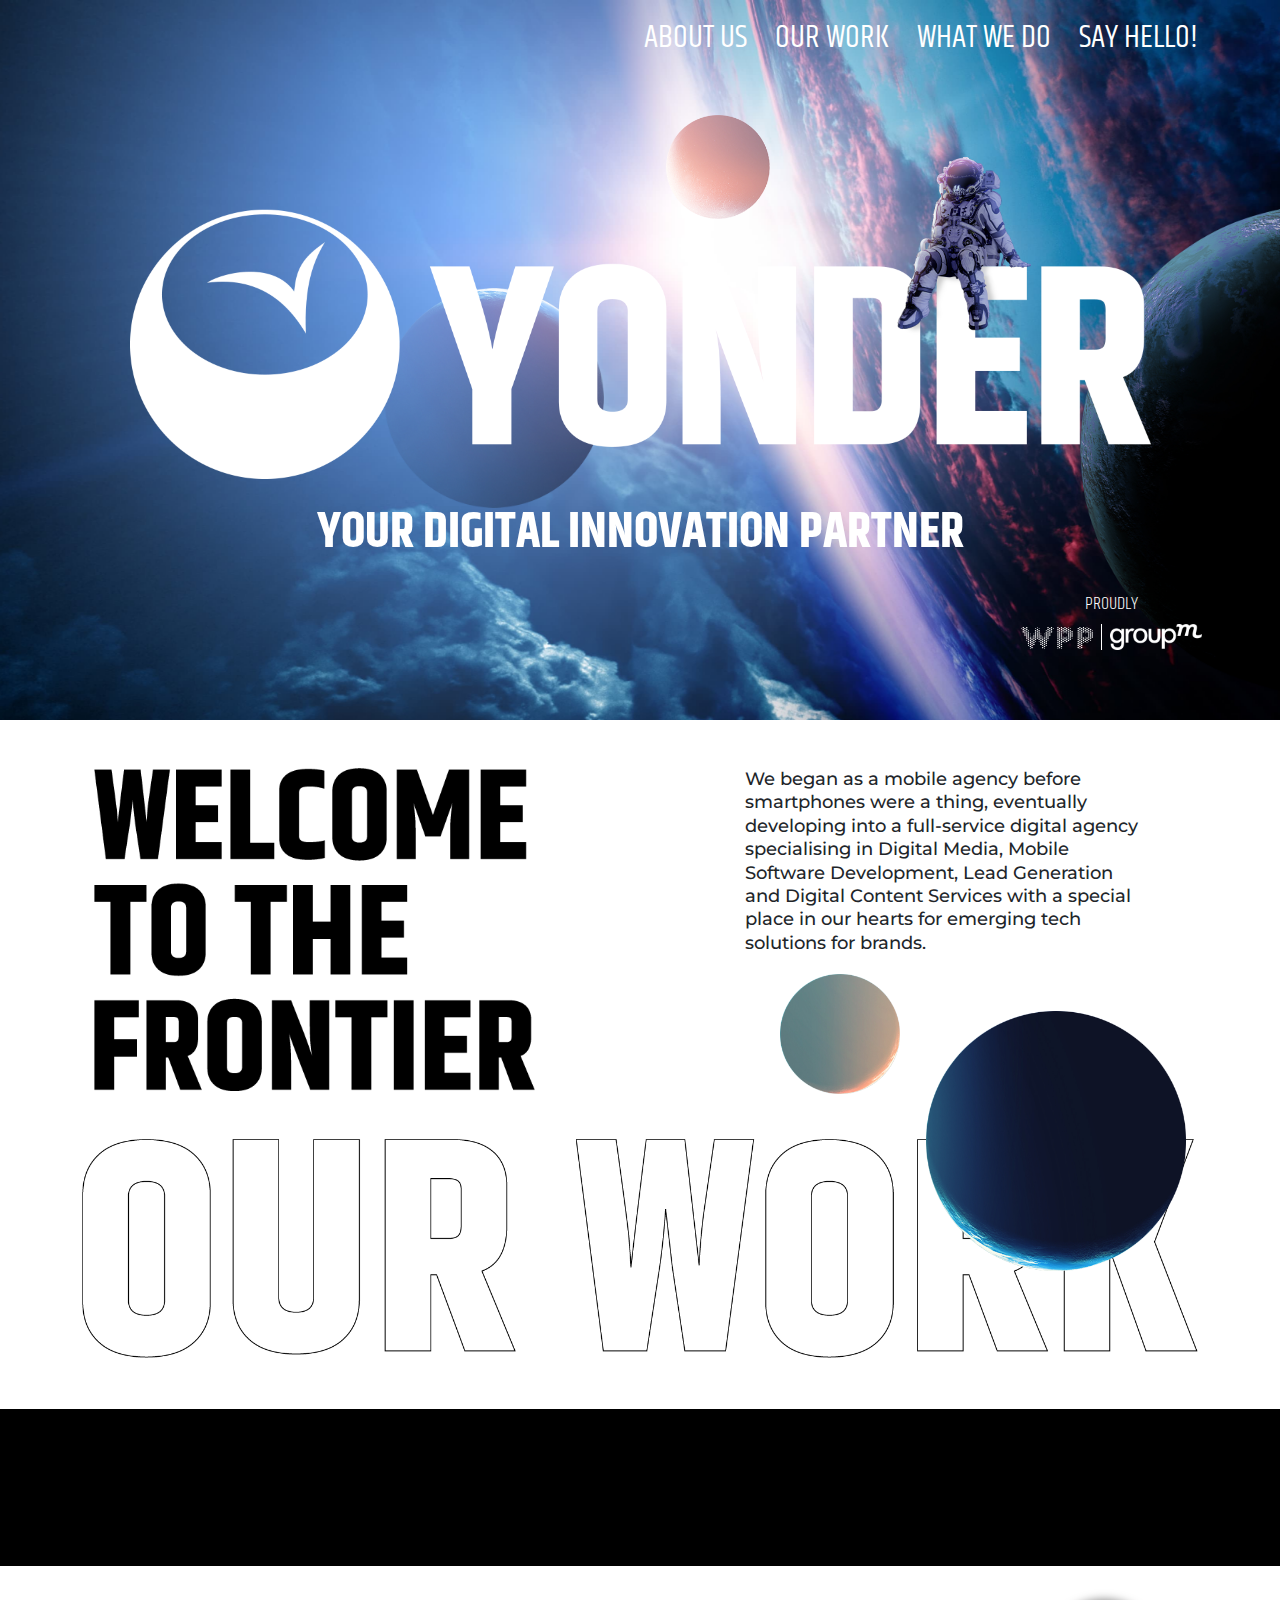
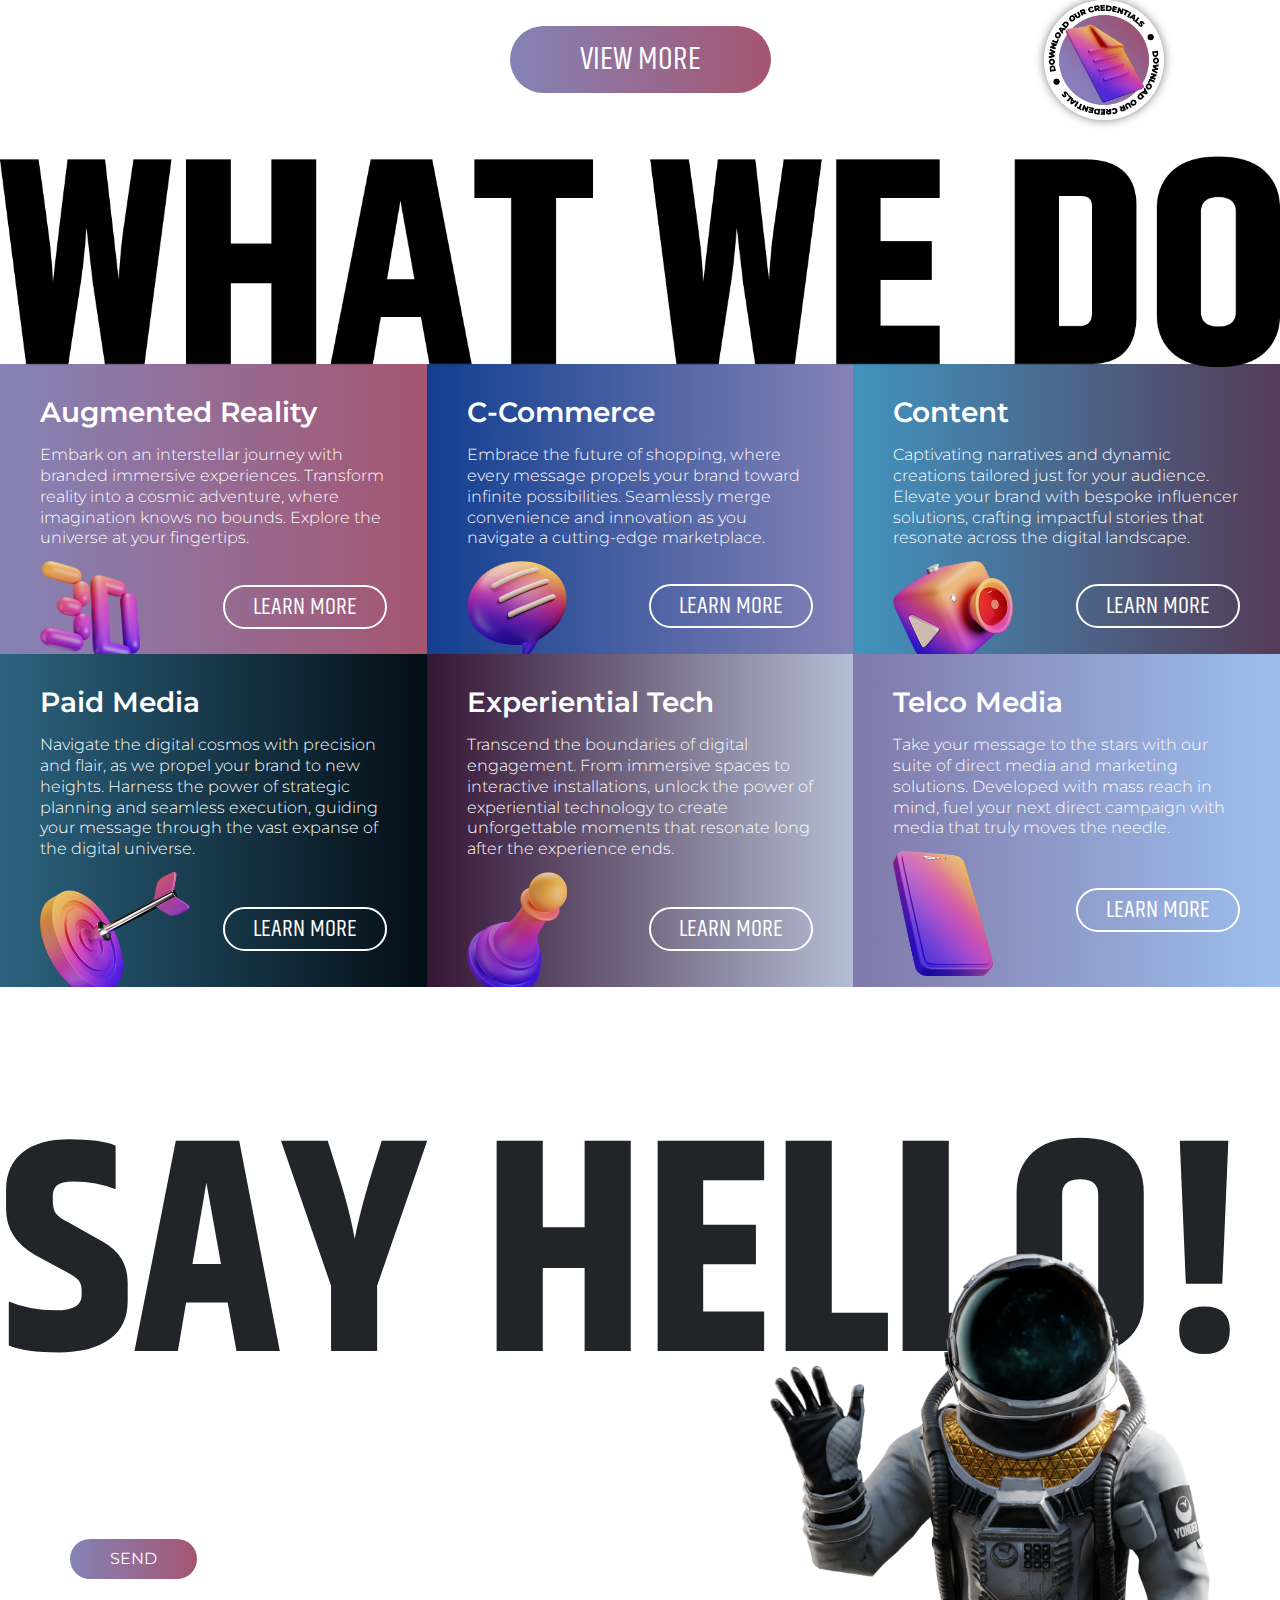
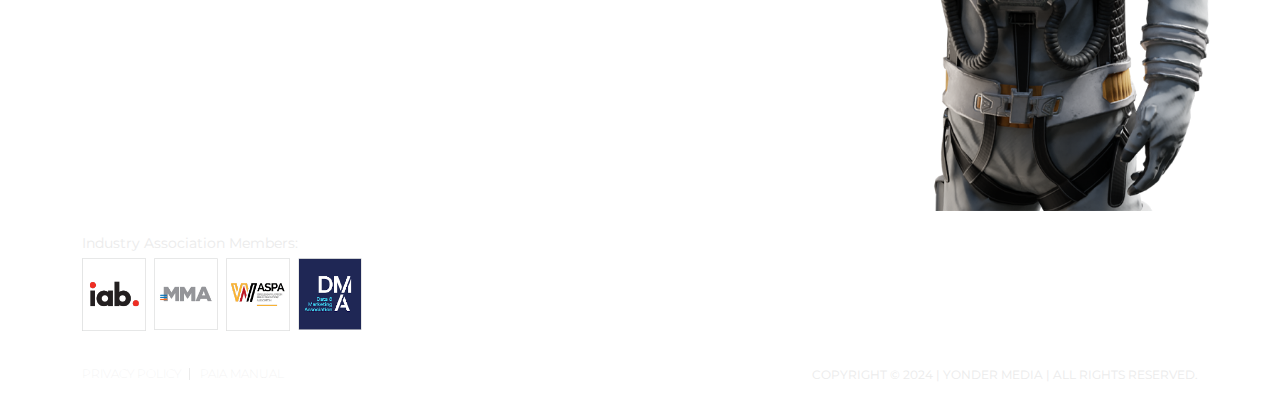
==== index.html @ 6070ca70 "Update index.html" ====
<!DOCTYPE html>
<html lang="en">
<head>
    <meta charset="UTF-8">
    <meta name="viewport" content="width=device-width, initial-scale=1.0">
    <title>YONDER</title>
    <!-- Title -->

    <link rel="icon" href="images/favicon.png">
    <!-- FavIcon -->

    <link href="https://fonts.googleapis.com/css2?family=Khand:wght@300;400;500;600;700&family=Montserrat:ital,wght@0,100..900;1,100..900&display=swap" rel="stylesheet">
    <!-- Font Family -->

    <link rel="stylesheet" href="css/all.min.css">
    <!-- Font Awesome -->
    
    <link rel="stylesheet" href="css/bootstrap.min.css">
    <!-- Bootstrap -->

    <link rel="stylesheet" href="css/style.css">
    <!-- Main Style Sheet -->

    <link rel="stylesheet" href="css/responsive.css">
    <!-- Responsive Style Sheet -->
</head>
<body>
<!-- Navbar Start -->
<header class="main-header">
    <nav class="navbar navbar-expand-lg">
        <div class="container">
            <div class="responsive-bar">
                <button class="navbar-toggler" type="button" data-bs-toggle="collapse" data-bs-target="#collapsibleNavId" aria-controls="collapsibleNavId" aria-expanded="false" aria-label="Toggle navigation">
                    <i class="fa-solid fa-bars"></i>
                </button>
            </div>
            <div class="collapse navbar-collapse" id="collapsibleNavId">
                    <ul class="d-flex w-100 justify-content-end">
                        <li class="nav-item">
                            <a class="nav-link" href="#ourwork">ABOUT US</a>
                        </li>
                        <li class="nav-item">
                            <a  href="our-work.html">OUR WORK</a>
                        </li>
                        <li class="nav-item">
                            <a class="nav-link" href="#whatwedo">WHAT WE DO</a>
                        </li>
<!--                         <li class="nav-item">
                            <a class="nav-link" href="#insights">INSIGHTS</a>
                        </li> -->
                        <li class="nav-item">
                            <a class="nav-link" href="#sayhello">SAY HELLO!</a>
                        </li>
                    </ul>
            </div>
        </div>
    </nav> 
</header>
<!-- Navbar End -->


    <!-- HeroArea Start -->
    <main class="heroarea" id="heroarea">
        <div class="planet-1">
            <img src="images/heroarea/planet1.png" alt="planet 1" />
        </div>
        <div class="planet-2">
            <img src="images/heroarea/planet2.png" alt="planet 2" />
        </div>
        <div class="planet-3">
            <img src="images/heroarea/planet3.png" alt="planet 3" />
        </div>

        <div class="container h-100 position-relative">
            <div class="row h-100 justify-content-center align-items-center">
                <div class="col-xl-11 col-lg-10">
                    <div class="heroarea-img">
                        <img src="images/heroarea/logo.png" class="w-100" alt="heroarea logo" />
                    </div>
                    <div class="heroarea-text text-center">
                        <h1>
                            YOUR <span id="changing-word"> DIGITAL</span> INNOVATION PARTNER
                        </h1>
                    </div>
                </div>
            </div>

            <div class="bottom-text text-center">
                <h6>PROUDLY</h6>
                <ul class="d-inline-flex align-items-center">
                    <li>
                        <img src="images/heroarea/WPP.png" alt="wpp" />
                    </li>
                    <li>
                        <img src="images/heroarea/groupM.png" alt="groupM" />
                    </li>
                </ul>
            </div>
        </div>
    </main>
    <!-- HeroArea End -->

    <!-- Our Work Start -->
    <section class="our-work" id="ourwork">
        <div class="container">
            <div class="row welcome justify-content-between">
                <div class="col-lg-5 col-md-5 col-8 welcome-text position-relative">
                    <img src="images/our-work/welcome-text.png" class="w-100" alt="welcome text" />
<!--                     <img src="images/planet-light.png" class="planet" alt="planet light" /> -->
                </div>
                <div class="col-lg-6 col-xl-5 col-md-7 mt-3 mt-lg-0">
                    <div class="welcome-right position-relative">
                        <p>
                            We began as a mobile agency before smartphones were a thing, eventually developing into a full-service digital agency specialising in Digital Media, Mobile Software Development, Lead Generation and Digital Content Services with a special place in our hearts for emerging tech solutions for brands.
                        </p>
                        <div class="planet-1">
                            <img src="images/our-work/planet-1.png" alt="planet 1" />
                        </div>
                        <div class="planet-2">
                            <img src="images/our-work/planet-2.png" alt="planet 2" />
                        </div>
                    </div>
                </div>
            </div>
        </div>

        <div class="our-work-banner">
            <div class="container">
                <div class="row">
                    <div class="col-lg-12">
                        <div class="our-work-text text-center">
                            <img src="images/our-work/our-work-text.png" class="w-100" alt="our work text" />
<!--                             <h1 class="our-work-header">OUR WORK</h1> -->
                        </div>
                    </div>
                </div>
            </div>
        </div>

        <div class="our-work-video">
            <div class="container">
                <div class="row">
                    <div class="col-lg-12">
                        <iframe id="videoFrame class="w-100 iframe-video" src="video/We Are YONDER.mp4?autoplay=false&random=<%= DateTime.Now.Ticks %>" title="YouTube video player" frameborder="0" allowfullscreen></iframe>
                    </div>
                </div>
            </div>
        </div>

        <div class="our-work-action">
            <div class="container position-relative">
                <div class="row justify-content-center">
                    <div class="col-lg-3 col-7">
                        <div class="our-work-btn text-center">
                            <a href="our-work.html">VIEW MORE</a>
                        </div>
                    </div>
                </div>

                <a href="YONDER Agency Credentials & Description of Experience_2024.pdf" class="credentials-btn" target="_blank">
                    <img src="images/our-work/credentials-btn.png" alt="credentials-btn" />
                </a>
            </div>
        </div>
    </section>
    <!-- Our Work End -->

    <!-- What We Do Start -->
    <section class="what-we-do" id="whatwedo">
        <div class="what-we-do-text position-relative">
            <img src="images/what-we-do/what-we-do.png" class="w-100" alt="what we do" />
            <!-- <img src="images/planet-dark.png" style="width: 200px;" class="planet" alt="planet dark" /> -->
        </div>

        <!-- Service Card Start -->
        <div class="d-flex flex-wrap">
            <div class="service-card reality">
                <h3>Augmented Reality</h3>
                <p>
                    Embark on an interstellar journey with branded immersive experiences. Transform reality into a cosmic adventure, where imagination knows no bounds. Explore the universe at your fingertips. 
                </p>
                <div class="card-footer d-flex justify-content-between align-items-center">
                    <div class="img">
                        <img src="images/what-we-do/service-icon/3d-dynamic-gradient.png" alt="3d-dynamic-gradient" />
                    </div>
                    <button class="service-btn" onclick="expendServiceContent(event, 'reality')">LEARN MORE</button>
                </div>
            </div>
            <div class="service-card commerce">
                <h3>C-Commerce</h3>
                <p>
                    Embrace the future of shopping, where every message propels your brand toward infinite possibilities. Seamlessly merge convenience and innovation as you navigate a cutting-edge marketplace.  
                </p>
                <div class="card-footer d-flex justify-content-between align-items-center">
                    <div class="img">
                        <img src="images/what-we-do/service-icon/chat-text-dynamic-gradient.png" alt="chat-text" />
                    </div>
                    <button class="service-btn" onclick="expendServiceContent(event, 'commerce')">LEARN MORE</button>
                </div>
            </div>
            <div class="service-card content">
                <h3>Content</h3>
                <p>
                    Captivating narratives and dynamic creations tailored just for your audience. Elevate your brand with bespoke influencer solutions, crafting impactful stories that resonate across the digital landscape. 
                </p>
                <div class="card-footer d-flex justify-content-between align-items-center">
                    <div class="img">
                        <img src="images/what-we-do/service-icon/video-camera-dynamic-gradient.png" alt="video-camera" />
                    </div>
                    <button class="service-btn" onclick="expendServiceContent(event, 'content')">LEARN MORE</button>
                </div>
            </div>
            <div class="service-card digital">
                <h3>Paid Media</h3>
                <p>
                    Navigate the digital cosmos with precision and flair, as we propel your brand to new heights. Harness the power of strategic planning and seamless execution, guiding your message through the vast expanse of the digital universe. 
                </p>
                <div class="card-footer d-flex justify-content-between align-items-center">
                    <div class="img">
                        <img src="images/what-we-do/service-icon/target-dynamic-gradient.png" alt="target-dynamic" />
                    </div>
                    <button class="service-btn" onclick="expendServiceContent(event, 'digital')">LEARN MORE</button>
                </div>
            </div>
            <div class="service-card tech">
                <h3>Experiential Tech</h3>
                <p>
                    Transcend the boundaries of digital engagement. 

From immersive spaces to interactive installations, unlock the power of experiential technology to create unforgettable moments that resonate long after the experience ends. 
                </p>
                <div class="card-footer d-flex justify-content-between align-items-center">
                    <div class="img">
                        <img src="images/what-we-do/service-icon/chess-dynamic-gradient.png" alt="chess" />
                    </div>
                    <button class="service-btn" onclick="expendServiceContent(event, 'tech')">LEARN MORE</button>
                </div>
            </div>
            <div class="service-card telco">
                <h3>Telco Media</h3>
                <p>
                    Take your message to the stars with our suite of direct media and marketing solutions.  

Developed with mass reach in mind, fuel your next direct campaign with media that truly moves the needle. 
                </p>
                <div class="card-footer d-flex justify-content-between align-items-center">
                    <div class="img">
                        <img src="images/what-we-do/service-icon/mobile-dynamic-gradient.png" alt="mobile" />
                    </div>
                    <button class="service-btn" onclick="expendServiceContent(event, 'telco')">LEARN MORE</button>
                </div>
            </div>
        </div>
        <!-- Service Card End -->

        <!-- Service Card Expend Start -->
        <div id="reality" class="expend-service reality">
            <div class="d-flex justify-content-between">
                <div class="expend-service-content">
                    <h3>Augmented Reality</h3>
                    <p>
                        Our YONDER artists are well-versed in everything 3D. Services include: 
                    </p>
                    <ul>
<!--                         <li>
                            <button class="service-btn" onclick="expendServiceContent(event, 'commerce')">C-Commerce</button>
                        </li>
                        <li>
                            <button class="service-btn" onclick="expendServiceContent(event, 'content')">Content</button>
                        </li>
                        <li>
                            <button class="service-btn" onclick="expendServiceContent(event, 'digital')">Digital Media</button>
                        </li>
                        <li>
                            <button class="service-btn" onclick="expendServiceContent(event, 'tech')">Experientaial Tech</button>
                        </li>
                        <li>
                            <button class="service-btn" onclick="expendServiceContent(event, 'telco')">Telco Media</button>
                        </li> -->
                        <li>Social AR (Facebook, Instagram, TikTok Snapchat) </li>
                        <li>Web AR (web-based, no app required)</li>
                        <li>3D Modelling, Sculpting & Texturing  </li>
                        <li>3D Animation (including rigging)  </li>
                        <li>3D Asset Optimisation  </li>
                        <li>AR Image & Plane Tracking  </li>
                        <li>AR-Powered OOH (DOOH) </li>
                        <li>Anamorphic Animation </li>
                        <li>In-AR Voucher Issuing  </li>
                        <li>E-Commerce Integration  </li>
                    </ul>
                </div>
                <div class="expend-service-img">
                    <img src="images/what-we-do/service-expend-gen-ai.jpg" class="w-100" alt="gen ai" />
                </div>
                <div class="expend-service-content position-relative">
                    <h3>Say hi to Stoffel. Our Generative AI Assistant.</h3>
<!--                     <p>
                            <li>Visual of Stoffel AI experience </li>
                             <li>QR code (for desktop)  </li>
                             <li>Button (for mobile)  </li>
                    </p> -->
                    <div class="qr-code">
                        <img class="desktop-only" src="images/what-we-do/QR-code.png" alt="qrcode" />
                    
                        <a class="mobile-only" href="https://bit.ly/YONDER-AI">
                            <button class="Stoffel-btn">Chat Now</button>
                        </a>
                        <p>
                            Scan the QR code to get started.
                        </p>
                    </div>
                    <button class="expend-back">BACK</button>
                </div>
            </div>
        </div>

        <div id="commerce" class="expend-service commerce">
            <div class="d-flex justify-content-between">
                <div class="expend-service-content">
                    <h3>C-Commerce</h3>
                    <p>
                        Powered by YOMO – a YONDER proprietary tech stack, our chat solutions have helped power projects and campaigns for Africa’s biggest brands. Services include: 
                    <ul>
<!--                         <li>
                            <button class="service-btn" onclick="expendServiceContent(event, 'reality')">Aumented Reality</button>
                        </li>
                        <li>
                            <button class="service-btn" onclick="expendServiceContent(event, 'content')">Content</button>
                        </li>
                        <li>
                            <button class="service-btn" onclick="expendServiceContent(event, 'digital')">Digital Media</button>
                        </li>
                        <li>
                            <button class="service-btn" onclick="expendServiceContent(event, 'tech')">Experientaial Tech</button>
                        </li>
                        <li>
                            <button class="service-btn" onclick="expendServiceContent(event, 'telco')">Telco Media</button>
                        </li> -->
                        <li>TBC </li>
                        <li>TBC </li>
                        <li>TBC </li>
                        <li>TBC </li>
                    </ul>
                </div>
                <div class="expend-service-img">
                    <img src="images/what-we-do/LARGE/chat-text-dynamic-gradient.png" class="w-100" alt="gen ai" />
                </div>
                <div class="expend-service-content position-relative">
<!--                     <h3>Say hi to Stoffel. Our Generative AI Assistant.</h3>
                    <p>
                                                NCLUDE:
                            <li>Video showcasing a YONDER-built C-Commerce bot </li>
                             <li>QR code (for desktop)  </li>
                             <li>Button (for mobile)  </li>
                    </p>
                    <div class="qr-code">
                        <img src="images/what-we-do/qrcode.jpg" alt="qrcode" />
                        <p>
                            Scan the QR code to get started.
                        </p>
                    </div> -->
                    <button class="expend-back">BACK</button>
                </div>
            </div>
        </div>

        <div id="content" class="expend-service content">
            <div class="d-flex justify-content-between">
                <div class="expend-service-content">
                    <h3>Content</h3>
                    <p>
                        Since 2018, YONDER Content has developed unique content offers. Services include: 
                    </p>
                    <ul>
<!--                         <li>
                            <button class="service-btn" onclick="expendServiceContent(event, 'reality')">Aumented Reality</button>
                        </li>
                        <li>
                            <button class="service-btn" onclick="expendServiceContent(event, 'commerce')">C-Commerce</button>
                        </li>
                        <li>
                            <button class="service-btn" onclick="expendServiceContent(event, 'digital')">Digital Media</button>
                        </li>
                        <li>
                            <button class="service-btn" onclick="expendServiceContent(event, 'tech')">Experientaial Tech</button>
                        </li>
                        <li>
                            <button class="service-btn" onclick="expendServiceContent(event, 'telco')">Telco Media</button>
                        </li> -->
                        <li>Social Media Management  </li>
                        <li>Marketing Strategy (Digital Ecosystem Specialist) </li>
                        <li>Content Creation (Design, Video, VO & Photography) </li>
                        <li>Video Capture, Production & Editing (in-house)  </li>
                        <li>Event Social Capture   </li>
                        <li>Influencer Procurement & Management  </li>
                        <li>Bespoke Influencer Amplification   </li>
                        <li>Sponsorship & Brand Collaboration Procurement   </li>
                        <li>Community Management   </li>
                        <li>Copywriting (Through-the-Line) </li>
                        <li>Digital PR   </li>
                    </ul>
                </div>
                <div class="expend-service-img">
                     <img src="images/what-we-do/LARGE/video-camera-dynamic-gradient.png" class="w-100" alt="gen ai" />
                </div>
                <div class="expend-service-content position-relative">
<!--                     <h3>Say hi to Stoffel. Our Generative AI Assistant.</h3>
                    <p>
                        Lorem ipsum dolor sit amet consectetur, adipisicing elit. Eius recusandae facere aliquid numquam rem itaque velit quo fugit quia doloribus, voluptatum repellat unde sequi ratione nobis cumque porro error animi?
                    </p>
                    <div class="qr-code">
                        <img src="images/what-we-do/qrcode.jpg" alt="qrcode" />
                        <p>
                            Scan the QR code to get started.
                        </p>
                    </div> -->
                    <button class="expend-back">BACK</button>
                </div>
            </div>
        </div>

        <div id="digital" class="expend-service digital">
            <div class="d-flex justify-content-between">
                <div class="expend-service-content">
                    <h3>Digital Media</h3>
                    <p>
                        Our team of digital media specialists are here to help you achieve your KPIs. Services include:
                    </p>
                    <ul>
<!--                         <li>
                            <button class="service-btn" onclick="expendServiceContent(event, 'reality')">Aumented Reality</button>
                        </li>
                        <li>
                            <button class="service-btn" onclick="expendServiceContent(event, 'commerce')">C-Commerce</button>
                        </li>
                        <li>
                            <button class="service-btn" onclick="expendServiceContent(event, 'content')">Content</button>
                        </li>
                        <li>
                            <button class="service-btn" onclick="expendServiceContent(event, 'tech')">Experientaial Tech</button>
                        </li>
                        <li>
                            <button class="service-btn" onclick="expendServiceContent(event, 'telco')">Telco Media</button>
                        </li> -->
                        <li>Brand Building </li>
                        <li>Lead Gen </li>
                        <li>eCommrce </li>
                        <li>Strategy & Consultation  </li>
                        <li>Media Planning, Buying & Reporting  </li>
                        <li>Meta Tech Consultation  </li>
                        <li>Offline Conversions </li>
                        <li>Pixel Setup  </li>
                        <li>CAPI  </li>
                    </ul>
                </div>
                <div class="expend-service-img">
                    <img src="images/what-we-do/LARGE/target-dynamic-gradient.png" class="w-100" alt="gen ai" />
                </div>
                <div class="expend-service-content position-relative">
<!--                     <h3>Say hi to Stoffel. Our Generative AI Assistant.</h3>
                    <p>
                        Lorem ipsum dolor sit amet consectetur, adipisicing elit. Eius recusandae facere aliquid numquam rem itaque velit quo fugit quia doloribus, voluptatum repellat unde sequi ratione nobis cumque porro error animi?
                    </p>
                    <div class="qr-code">
                        <img src="images/what-we-do/qrcode.jpg" alt="qrcode" />
                        <p>
                            Scan the QR code to get started.
                        </p>
                    </div> -->
                    <button class="expend-back">BACK</button>
                </div>
            </div>
        </div>

        <div id="tech" class="expend-service tech">
            <div class="d-flex justify-content-between">
                <div class="expend-service-content">
                    <h3>Experiential Tech</h3>
                    <p>
                        Technology that creates deeper, more meaningful connections. Services include:
                    </p>
                    <ul>
<!--                         <li>
                            <button class="service-btn" onclick="expendServiceContent(event, 'reality')">Aumented Reality</button>
                        </li>
                        <li>
                            <button class="service-btn" onclick="expendServiceContent(event, 'commerce')">C-Commerce</button>
                        </li>
                        <li>
                            <button class="service-btn" onclick="expendServiceContent(event, 'content')">Content</button>
                        </li>
                        <li>
                            <button class="service-btn" onclick="expendServiceContent(event, 'digital')">Digital Media</button>
                        </li>
                        <li>
                            <button class="service-btn" onclick="expendServiceContent(event, 'telco')">Telco Media</button>
                        </li> -->
                        <li>Strategy & Consultation </li>
                        <li>Smart Digital Object Campaigns  </li>
                        <li>Immersive Spaces (metaverse experiences)  </li>
                        <li>Spatial Content (CGI)  </li>
                        <li>Branded NFT Experiences  </li>
                        <li>Web3 Strategy & Consultation  </li>
                        <li>Generative AI Campaigns (Image, Video & Voice)  </li>
                        <li>AR Treasure Hunts & Games with Rrewards (vouchers, airtime)  </li>
                        <li>Smart Loyalty Consultation, Setup & Management </li>
                        <li>Digital Collectibles </li>
                    </ul>
                </div>
                <div class="expend-service-img">
                    <img src="images/what-we-do/LARGE/chess-dynamic-gradient.png" class="w-100" alt="gen ai" />
                </div>
                <div class="expend-service-content position-relative">
<!--                     <h3>Say hi to Stoffel. Our Generative AI Assistant.</h3>
                    <p>
                        Lorem ipsum dolor sit amet consectetur, adipisicing elit. Eius recusandae facere aliquid numquam rem itaque velit quo fugit quia doloribus, voluptatum repellat unde sequi ratione nobis cumque porro error animi?
                    </p>
                    <div class="qr-code">
                        <img src="images/what-we-do/qrcode.jpg" alt="qrcode" />
                        <p>
                            Scan the QR code to get started.
                        </p>
                    </div> -->
                    <button class="expend-back">BACK</button>
                </div>
            </div>
        </div>

        <div id="telco" class="expend-service telco">
            <div class="d-flex justify-content-between">
                <div class="expend-service-content">
                    <h3>Mobile Media</h3>
                    <p>
                        Mass reach with bespoke direct marketing offers. Services include: 
                    <ul>
<!--                         <li>
                            <button class="service-btn" onclick="expendServiceContent(event, 'reality')">Aumented Reality</button>
                        </li>
                        <li>
                            <button class="service-btn" onclick="expendServiceContent(event, 'commerce')">C-Commerce</button>
                        </li>
                        <li>
                            <button class="service-btn" onclick="expendServiceContent(event, 'content')">Content</button>
                        </li>
                        <li>
                            <button class="service-btn" onclick="expendServiceContent(event, 'digital')">Digital Media</button>
                        </li>
                        <li>
                            <button class="service-btn" onclick="expendServiceContent(event, 'tech')">Experientaial Tech</button>
                        </li> -->
                        <li>Telco Media</li>
                        <li>OTTT</li>
                        <li>WiFi Media</li>
                    </ul>
                </div>
                <div class="expend-service-img">
                    <img src="images/what-we-do/LARGE/mobile-dynamic-gradient.png" class="w-100" alt="gen ai" />
                </div>
                <div class="expend-service-content position-relative">
<!--                     <h3>Say hi to Stoffel. Our Generative AI Assistant.</h3>
                    <p>
                        Lorem ipsum dolor sit amet consectetur, adipisicing elit. Eius recusandae facere aliquid numquam rem itaque velit quo fugit quia doloribus, voluptatum repellat unde sequi ratione nobis cumque porro error animi?
                    </p>
                    <div class="qr-code">
                        <img src="images/what-we-do/qrcode.jpg" alt="qrcode" />
                        <p>
                            Scan the QR code to get started.
                        </p>
                    </div> -->
                    <button class="expend-back">BACK</button>
                </div>
            </div>
        </div>
        <!-- Service Card Expend End -->
    </section>
    <!-- What We Do End -->

    <!-- Insights Start -->
    <!--<section class="insights" id="insights">
        <div class="insights-banner">
            <div class="container">
                <div class="row">
                    <div class="col-lg-12">
                        <div class="insights-text">
                            <h1 class="insight-header">INSIGHTS</h1>
                        </div>
                    </div>
                </div>
            </div>
        </div>

        <div class="insights-cards">
            <div class="container">
                <div class="row">
                    <div class="col-lg-6 col-md-6">
                        <div class="insights-card">
                            <div class="img">
                                <img src="images/insights/insights-banner.jpg" class="w-100" alt="card img" />
                            </div>
                            <div class="d-flex align-items-center justify-content-between">
                                <div class="linkedin">
                                    <a href="https://linkedin.com" target="_blank">
                                        <img src="images/insights/linkedIn.png" alt="linkedin icon" />
                                    </a>
                                </div>
                                <h2>heading goes here.</h2>
                            </div>
                            <p>
                                Lorem ipsum dolor sit amet, consectetur adipisicing elit. Omnis vero vitae obcaecati. Laudantium cupiditate veritatis distinctio saepe sequi recusandae vero.
                            </p>
                            <div class="text-end">
                                <a href="#" class="insights-card-btn">learn more</a>
                            </div>
                        </div>
                    </div>
                    <div class="col-lg-6 col-md-6">
                        <div class="insights-card">
                            <div class="img">
                                <img src="images/insights/insights-banner.jpg" class="w-100" alt="card img" />
                            </div>
                            <div class="d-flex align-items-center justify-content-between">
                                <div class="linkedin">
                                    <a href="https://linkedin.com" target="_blank">
                                        <img src="images/insights/linkedIn.png" alt="linkedin icon" />
                                    </a>
                                </div>
                                <h2>heading goes here.</h2>
                            </div>
                            <p>
                                Lorem ipsum dolor sit amet, consectetur adipisicing elit. Omnis vero vitae obcaecati. Laudantium cupiditate veritatis distinctio saepe sequi recusandae vero.
                            </p>
                            <div class="text-end">
                                <a href="#" class="insights-card-btn">learn more</a>
                            </div>
                        </div>
                    </div>
                    <div class="col-lg-6 col-md-6">
                        <div class="insights-card">
                            <div class="img">
                                <img src="images/insights/insights-banner.jpg" class="w-100" alt="card img" />
                            </div>
                            <div class="d-flex align-items-center justify-content-between">
                                <div class="linkedin">
                                    <a href="https://linkedin.com" target="_blank">
                                        <img src="images/insights/linkedIn.png" alt="linkedin icon" />
                                    </a>
                                </div>
                                <h2>heading goes here.</h2>
                            </div>
                            <p>
                                Lorem ipsum dolor sit amet, consectetur adipisicing elit. Omnis vero vitae obcaecati. Laudantium cupiditate veritatis distinctio saepe sequi recusandae vero.
                            </p>
                            <div class="text-end">
                                <a href="#" class="insights-card-btn">learn more</a>
                            </div>
                        </div>
                    </div>
                    <div class="col-lg-6 col-md-6">
                        <div class="insights-card">
                            <div class="img">
                                <img src="images/insights/insights-banner.jpg" class="w-100" alt="card img" />
                            </div>
                            <div class="d-flex align-items-center justify-content-between">
                                <div class="linkedin">
                                    <a href="https://linkedin.com" target="_blank">
                                        <img src="images/insights/linkedIn.png" alt="linkedin icon" />
                                    </a>
                                </div>
                                <h2>heading goes here.</h2>
                            </div>
                            <p>
                                Lorem ipsum dolor sit amet, consectetur adipisicing elit. Omnis vero vitae obcaecati. Laudantium cupiditate veritatis distinctio saepe sequi recusandae vero.
                            </p>
                            <div class="text-end">
                                <a href="#" class="insights-card-btn">learn more</a>
                            </div>
                        </div>
                    </div>
                </div>
            </div>
        </div>
    </section>-->
    <!-- Insights End -->

    <!-- Say Hello Start -->
    <section class="say-hello" id="sayhello">
        <div class="say-hello-text position-relative">
            <!-- <img src="images/say-hello/say-hello.png" class="w-100" alt="say-hello" /> -->
            <h1 class="hello-header">SAY HELLO!</h1>
             <!-- <img src="images/planet-dark.png" style="width: 200px;" class="planet" alt="planet dark" /> -->
        </div>

        <footer class="footer">
            <div class="top-bg"></div>

            <div class="footer-bg">
                <div class="footer-content">
                    <div class="container position-relative">
                        <div class="row">
                            <div class="col-lg-3 col-md-6 col-11 footer-form">
                                <form>
                                    <div class="mb-3">
                                        <label for="name">Name</label>
                                        <input type="text" id="name" name="name">
                                    </div>
                                    <div class="mb-3">
                                        <label for="email">Email</label>
                                        <input type="email" id="email" name="email">
                                    </div>
                                    <div class="mt-4">
                                        <button type="submit">SEND</button>
                                    </div>
                                </form>
                            </div>
                            <div class=" col-lg-3 col-sm-8 offset-lg-1 d-flex justify-content-center align-items-center">
                                <ul class="contact-links">
                                    <li>
                                        <a href="mail:info@yonder.co.za" class="d-inline-flex gap-3 align-items-center">
                                            <img src="images/EMAIL_ICON.png" alt="phone" />
                                            <span>info@yonder.co.za</span>
                                        </a>
                                    </li>
                                </ul>
                            </div>
                        </div>
                        <div class="row address-separator align-items-end">
                            <div class="col-lg-3 col-md-6">
                                <div class="g-recaptcha" data-sitekey="reCAPTCHA_site_key" data-callback='onSubmit' data-action='submit'>Submit</div>
                            </div>
                            <div class="col-lg-5 col-md-6 col-10 offset-lg-1">
                                <ul class="d-flex gap-4">
                                    <li>
                                        <p>Johannesburg Office:</p>
                                        <address>
                                            The Base <br> 3012A Winnie Mandela Dr <br> Bryanston <br> 2191 <br> Sandton <br> South Africa
                                        </address>
                                    </li>
                                    <li>
                                        <p>Cape Town Office:</p>
                                        <address>
                                            1st floor, Park building, <br> Black River Park <br> 2 Fir Street <br> Cape Town <br> 7925 <br> South Africa
                                        </address>
                                    </li>
                                </ul>
                            </div>
                        </div>
                        <div class="waving">
                            <img src="images/say-hello/waving.png" alt="waving" />
                        </div>
                    </div>
                </div>

                <div class="footer-bottom">
                    <div class="container">
                        <div class="row align-items-end">
                            <div class="col-lg-6 col-sm-6">
                                <p>Industry Association Members:</p>
                                <ol class="d-flex gap-2">
                                    <li>
                                        <img src="images/say-hello/industry/IAB.png" alt="industry" />
                                    </li>
                                    <li>
                                        <img src="images/say-hello/industry/MMA.png" alt="industry" />
                                    </li>
                                    <li>
                                        <img src="images/say-hello/industry/WASPA.png" alt="industry" />
                                    </li>
                                    <li>
                                        <img src="images/say-hello/industry/DMA.png" alt="industry" />
                                    </li>
                                </ol>
                                <ul class="footer-links">
                                    <li>
                                        <a href="#">privacy policy</a>
                                    </li>
                                    <li>
                                        <a href="#">paia manual</a>
                                    </li>
                                </ul>
                            </div>
                            <div class="col-lg-6 col-sm-6 text-end">
                                <ul class="d-flex social-links gap-4 align-items-end justify-content-end">

                                    <li>
                                        <a href="https://www.facebook.com/yonder.co.za" title="facebook" target="_blank">
                                            <img src="images/say-hello/social-icon/facebook.png" alt="social icon" />
                                        </a>
                                    </li>
                                    <li>
                                        <a href="https://www.instagram.com/yonder_za/" title="instagram" target="_blank">
                                            <img src="images/say-hello/social-icon/ig.png" alt="social icon" />
                                        </a>
                                    </li>
                                    <li>
                                        <a href="https://www.linkedin.com/company/yonder-za/" title="linkedin" target="_blank">
                                            <img src="images/say-hello/social-icon/ld.png" alt="social icon" />
                                        </a>
                                    </li>
                                </ul>
                                <p class="copyright">copyright &copy; 2024 | yonder media | all rights reserved.</p>
                            </div>
                        </div>
                    </div>
                </div>
            </div>
        </footer>
    </section>
    <!-- Say Hello End -->

    <script src="js/jquery-1.12.4.min.js"></script>
    <!-- jQuery Version -->

    <script src="js/bootstrap.bundle.min.js"></script>
    <!-- Bootstrap -->

    <script src="https://www.google.com/recaptcha/api.js"></script>
    <!-- Google Recaptcha -->

    <script>
        function expendServiceContent(evt, serviceName) {
            let serviceCard = $(".service-card");
            let expendService = $(".expend-service");

            for (i = 0; i < expendService.length; i++) {
                expendService[i].style.display = "none";
            }
            
            document.getElementById(serviceName).style.display = "block";

            if(document.getElementById(serviceName).style.display = "block") {
                serviceCard.hide();
            }
        }

        $(".expend-back").click(function() {
            $(".expend-service").hide();
            $(".service-card").show();
        });

   $(document).ready(function() {
        // Function to check if the page is loaded from another link
        function isLoadedFromLink() {
            return document.referrer !== '' && !document.referrer.includes(window.location.hostname);
        }

        // Check if the page is loaded from another link
        if (isLoadedFromLink()) {
            // Get the iframe element and remove the autoplay attribute
            $('#videoFrame').removeAttr('autoplay');
        }
    });
    </script>
    <!-- Service Card Expend JS -->

    <script src="js/script.js"></script>
    <!-- Main Script Sheet -->
</body>
</html>
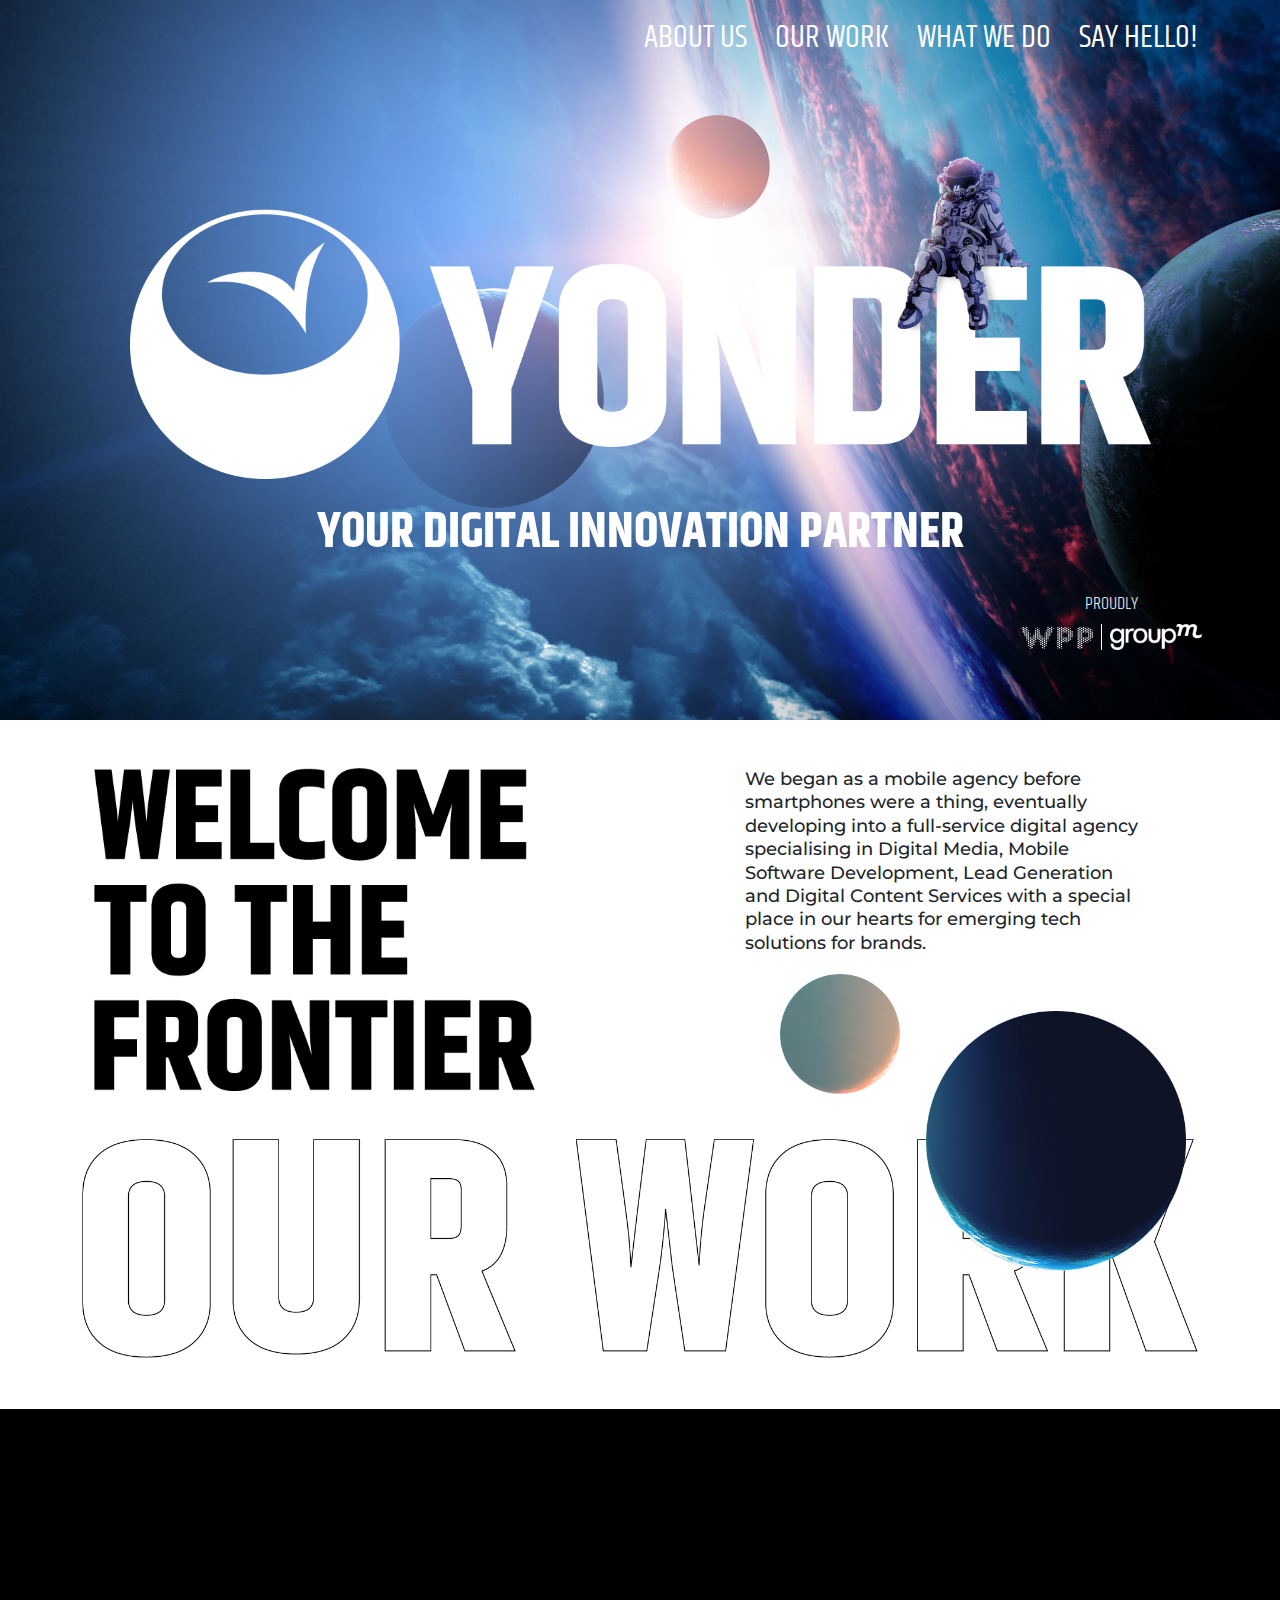
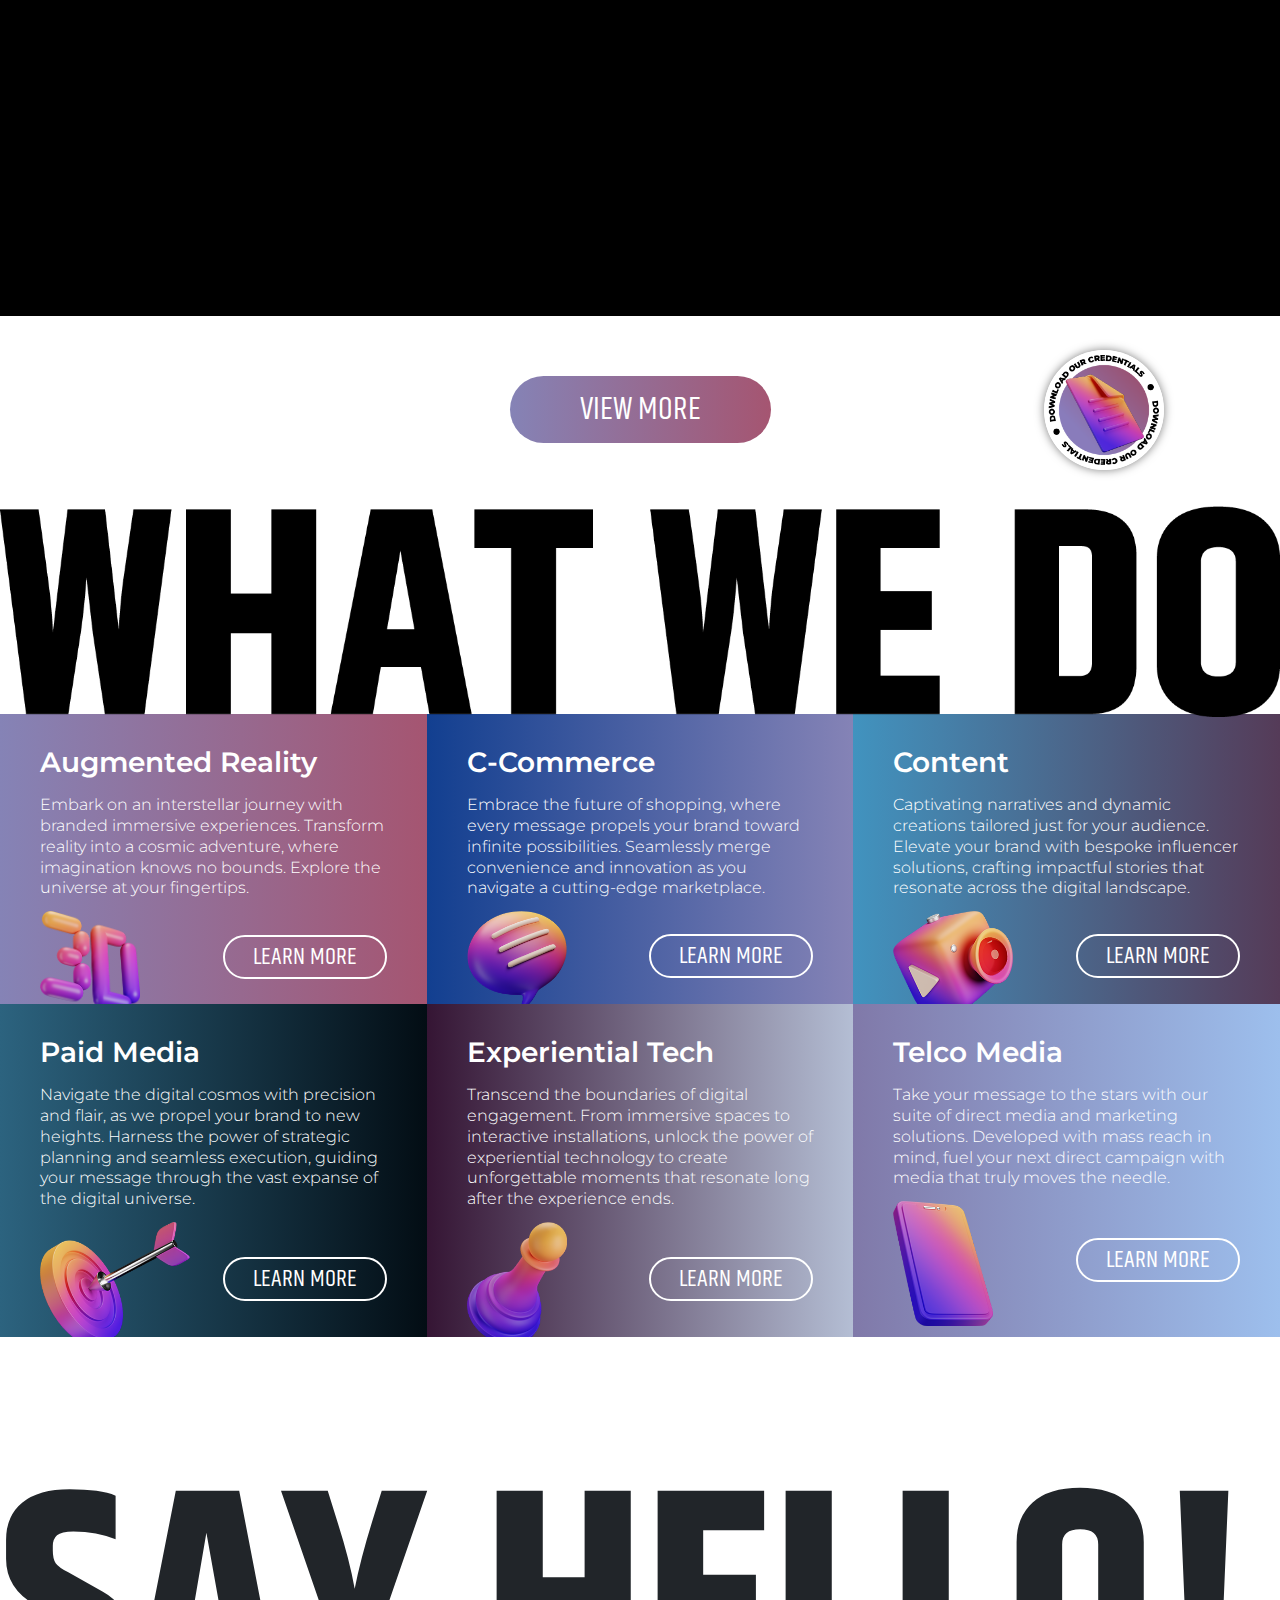
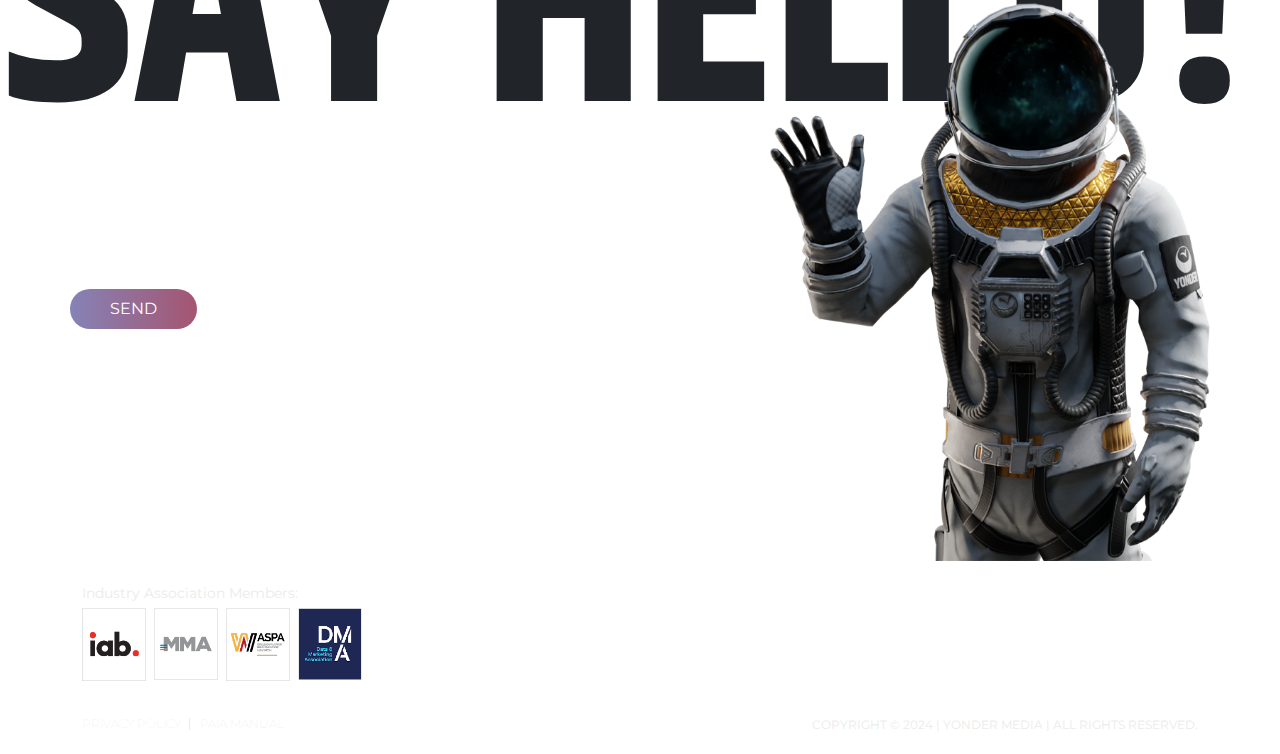
==== commit 55292e1e: "Update index.html" ====
--- a/index.html
+++ b/index.html
@@ -141,7 +141,7 @@
             <div class="container">
                 <div class="row">
                     <div class="col-lg-12">
-                        <iframe id="videoFrame class="w-100 iframe-video" src="video/We Are YONDER.mp4?autoplay=false&random=<%= DateTime.Now.Ticks %>" title="YouTube video player" frameborder="0" allowfullscreen></iframe>
+                        <iframe class="w-100 iframe-video" src="video/We Are YONDER.mp4?autoplay=false&random=<%= DateTime.Now.Ticks %>" title="YouTube video player" frameborder="0" allowfullscreen></iframe>
                     </div>
                 </div>
             </div>
@@ -837,18 +837,6 @@
             $(".service-card").show();
         });
 
-   $(document).ready(function() {
-        // Function to check if the page is loaded from another link
-        function isLoadedFromLink() {
-            return document.referrer !== '' && !document.referrer.includes(window.location.hostname);
-        }
-
-        // Check if the page is loaded from another link
-        if (isLoadedFromLink()) {
-            // Get the iframe element and remove the autoplay attribute
-            $('#videoFrame').removeAttr('autoplay');
-        }
-    });
     </script>
     <!-- Service Card Expend JS -->
 
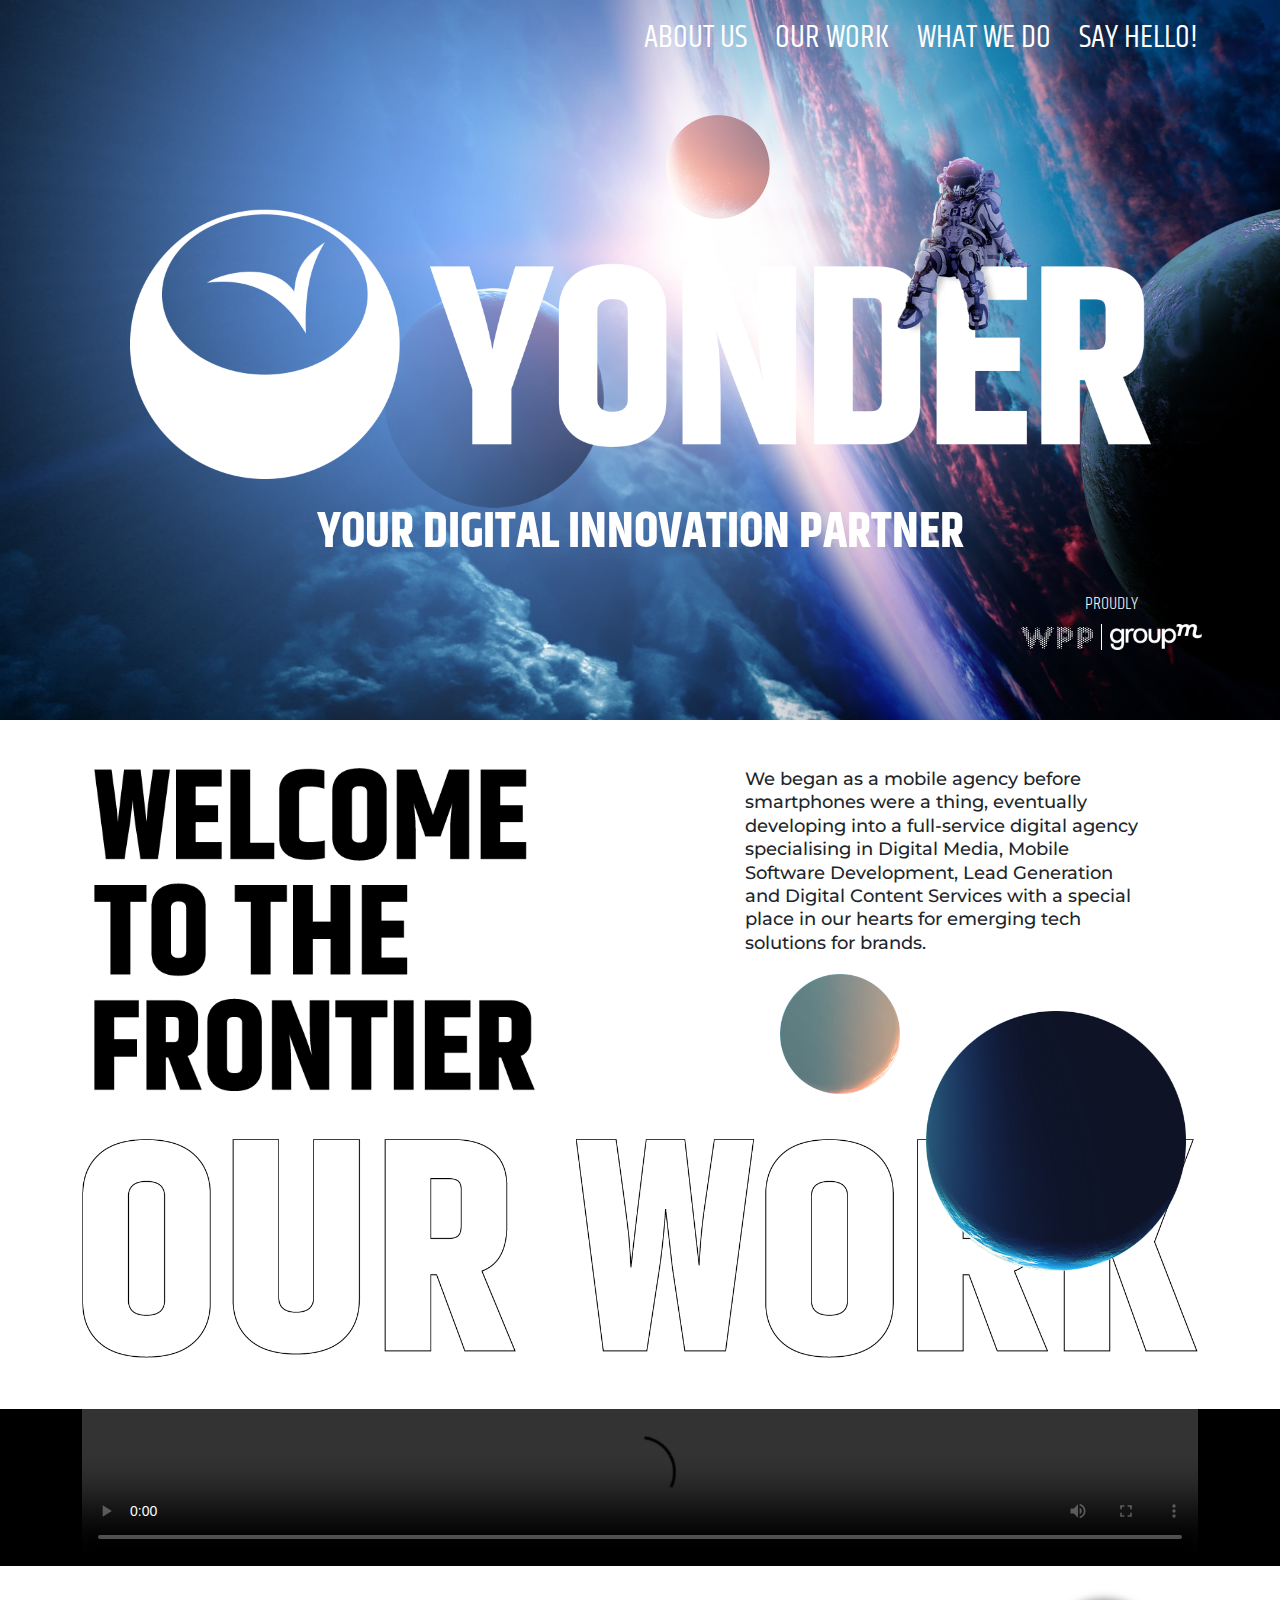
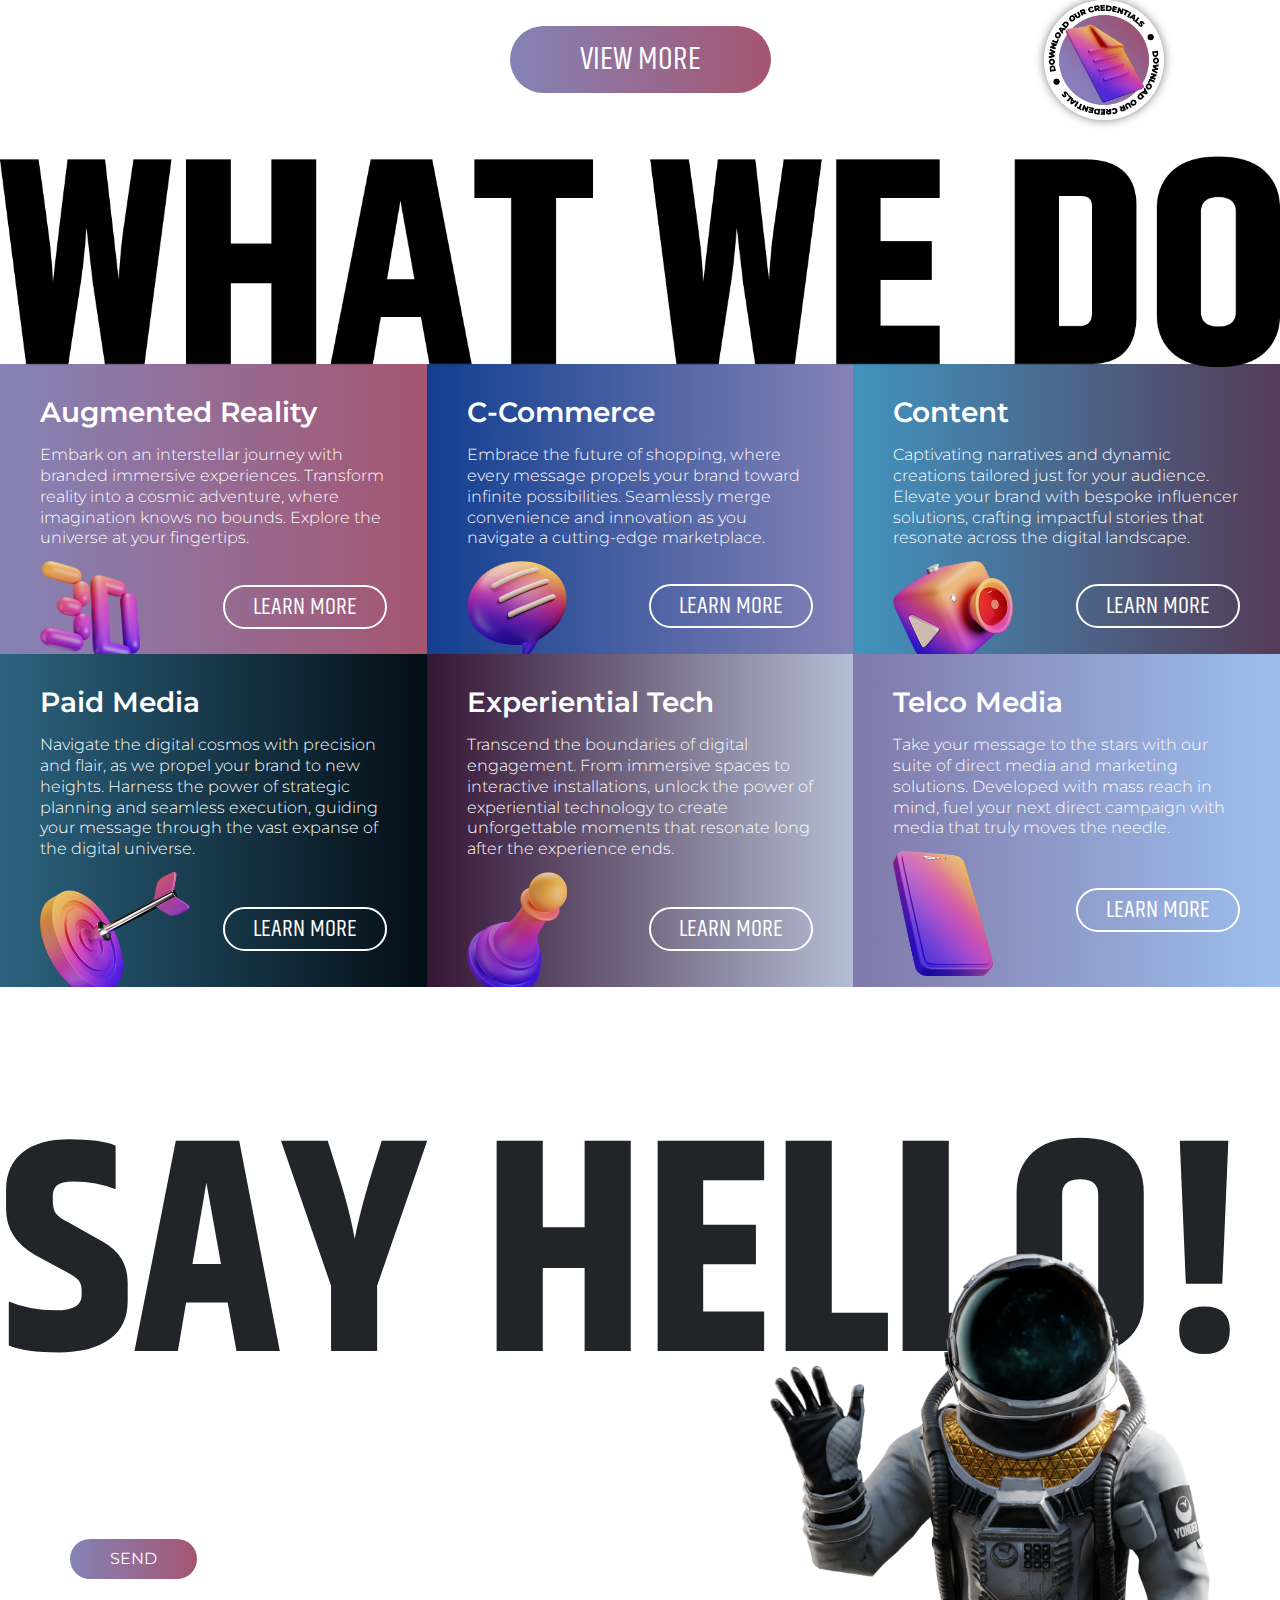
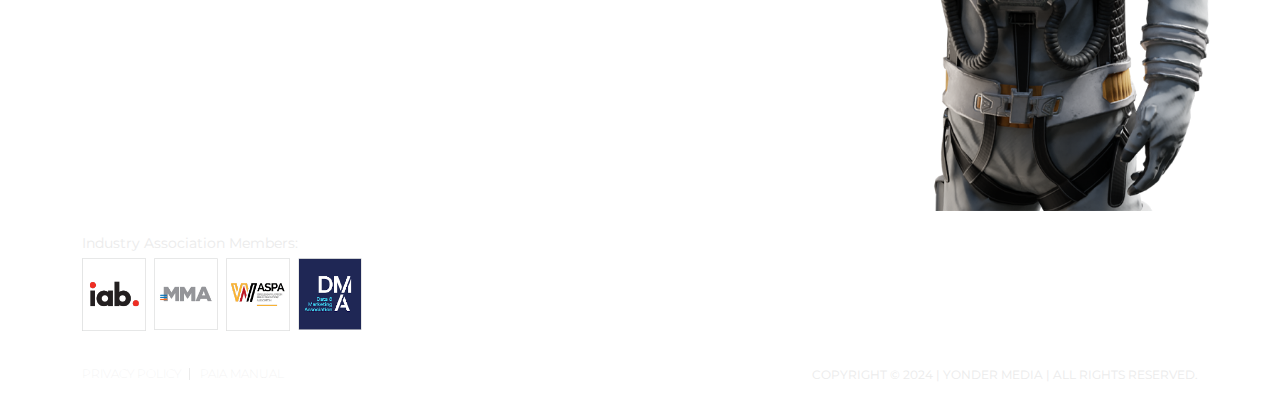
==== commit fc155b88: "Update index.html" ====
--- a/index.html
+++ b/index.html
@@ -141,11 +141,15 @@
             <div class="container">
                 <div class="row">
                     <div class="col-lg-12">
-                        <iframe class="w-100 iframe-video" src="video/We Are YONDER.mp4?autoplay=false&random=<%= DateTime.Now.Ticks %>" title="YouTube video player" frameborder="0" allowfullscreen></iframe>
-                    </div>
-                </div>
-            </div>
-        </div>
+                        <video class="w-100" controls>
+                            <source src="video/We Are YONDER.mp4" type="video/mp4">
+                            Your browser does not support the video tag.
+                        </video>
+                    </div>
+                </div>
+            </div>
+        </div>
+
 
         <div class="our-work-action">
             <div class="container position-relative">
@@ -837,6 +841,11 @@
             $(".service-card").show();
         });
 
+    function pauseVideo() {
+        var iframe = document.querySelector('.iframe-video');
+        iframe.contentWindow.postMessage('{"event":"command","func":"pauseVideo","args":""}', '*');
+    }
+
     </script>
     <!-- Service Card Expend JS -->
 
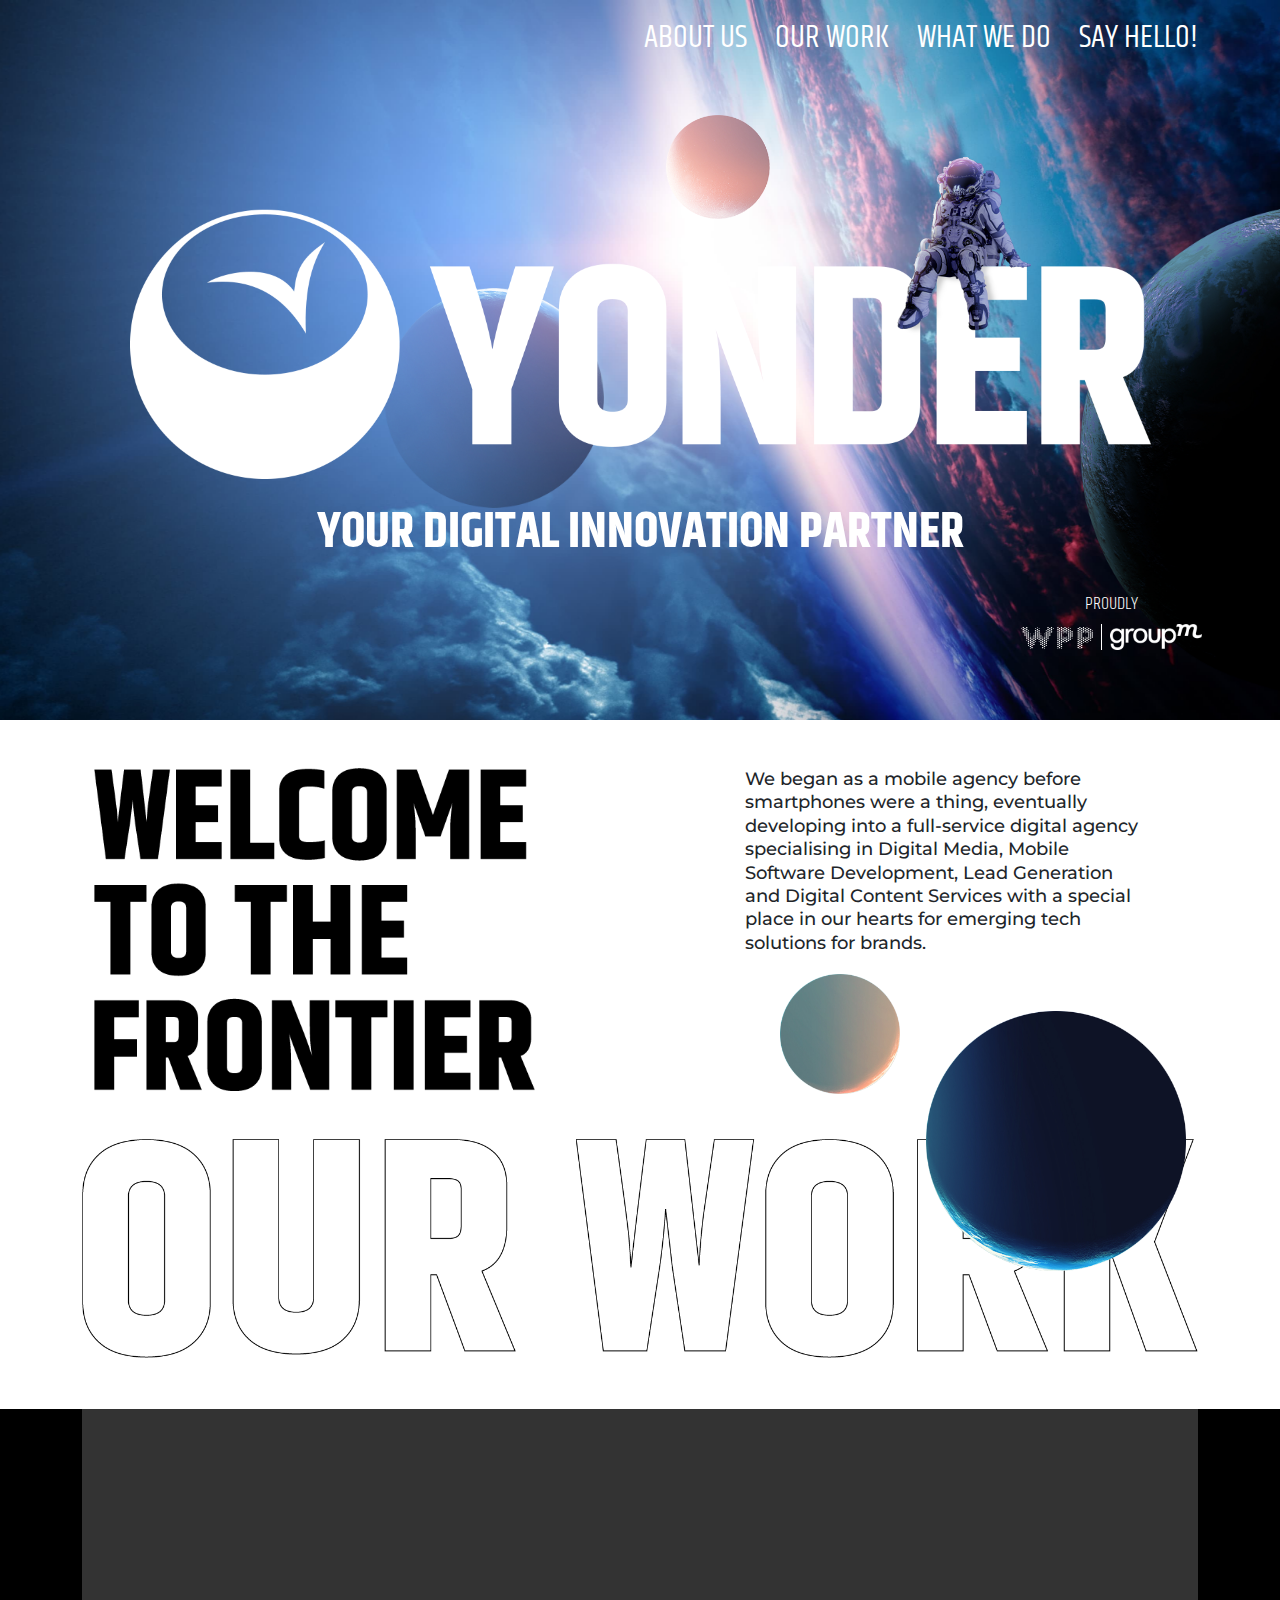
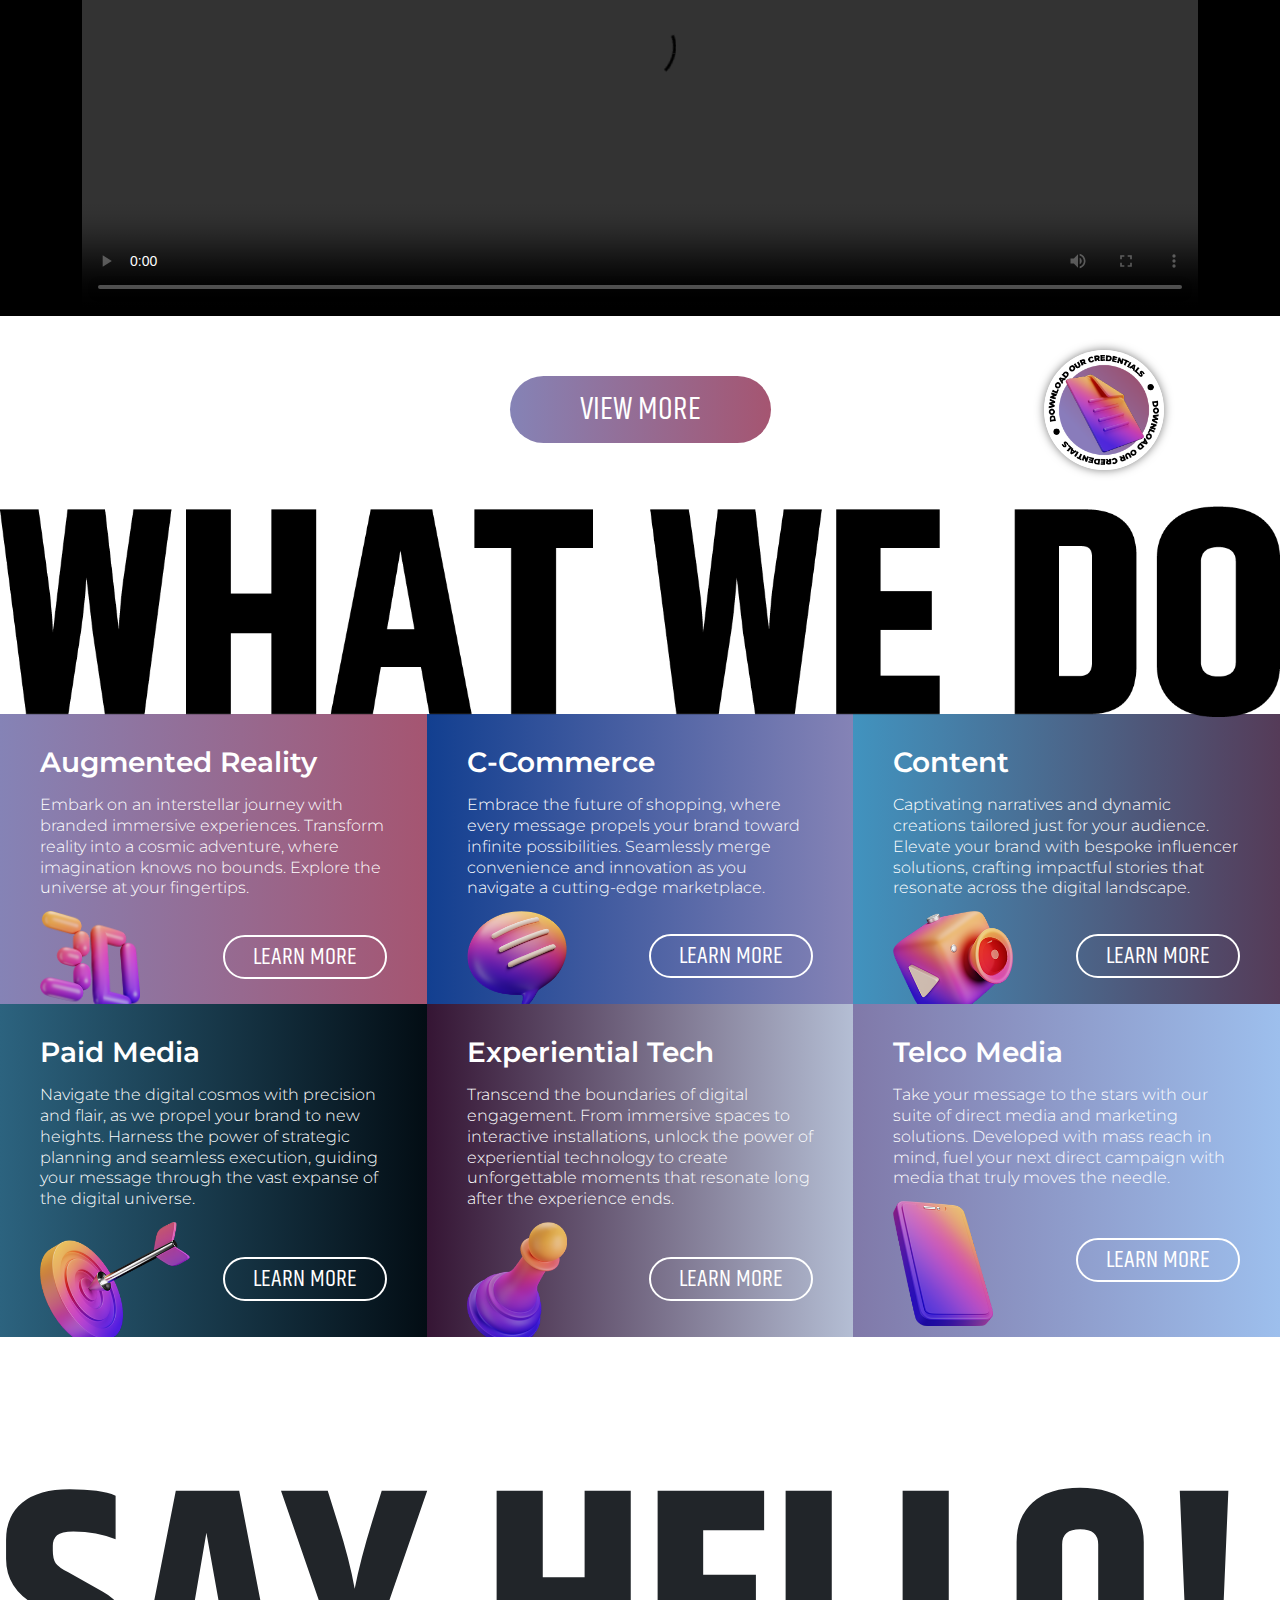
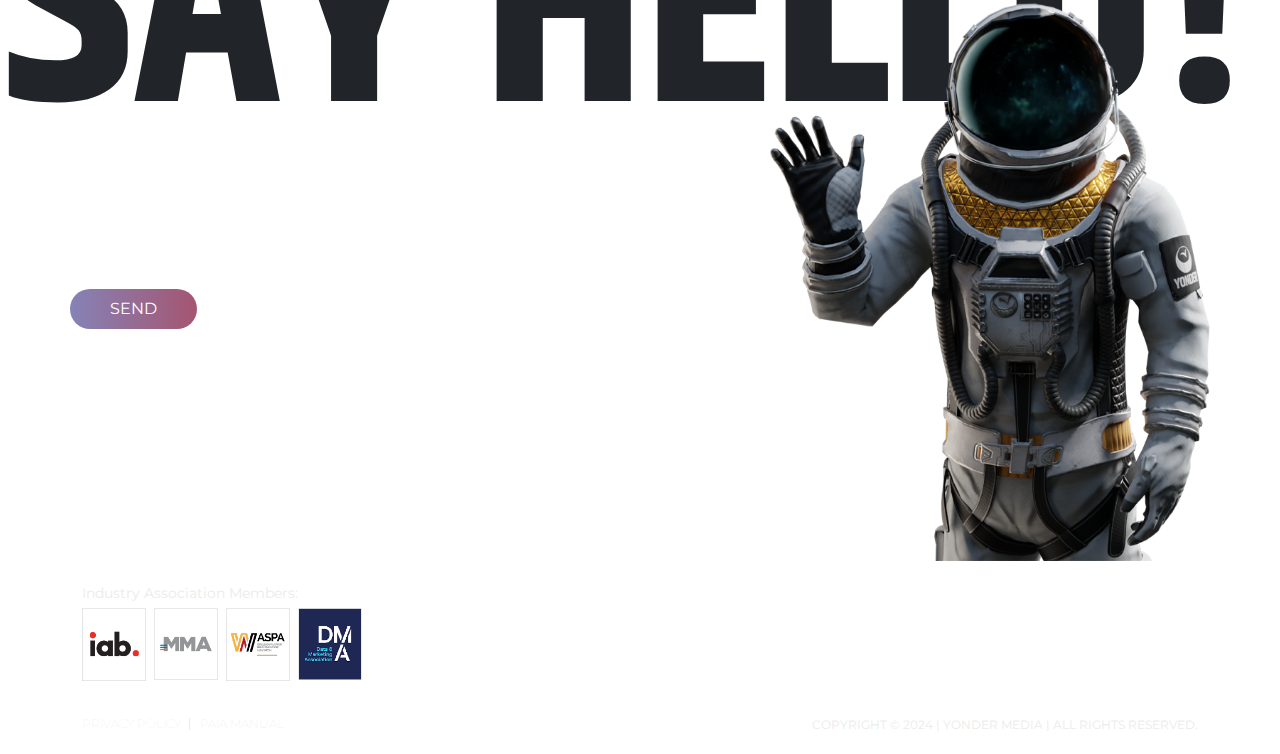
==== commit e294b5db: "Update index.html" ====
--- a/index.html
+++ b/index.html
@@ -141,7 +141,7 @@
             <div class="container">
                 <div class="row">
                     <div class="col-lg-12">
-                        <video class="w-100" controls>
+                        <video class="w-100 iframe-video" controls>
                             <source src="video/We Are YONDER.mp4" type="video/mp4">
                             Your browser does not support the video tag.
                         </video>
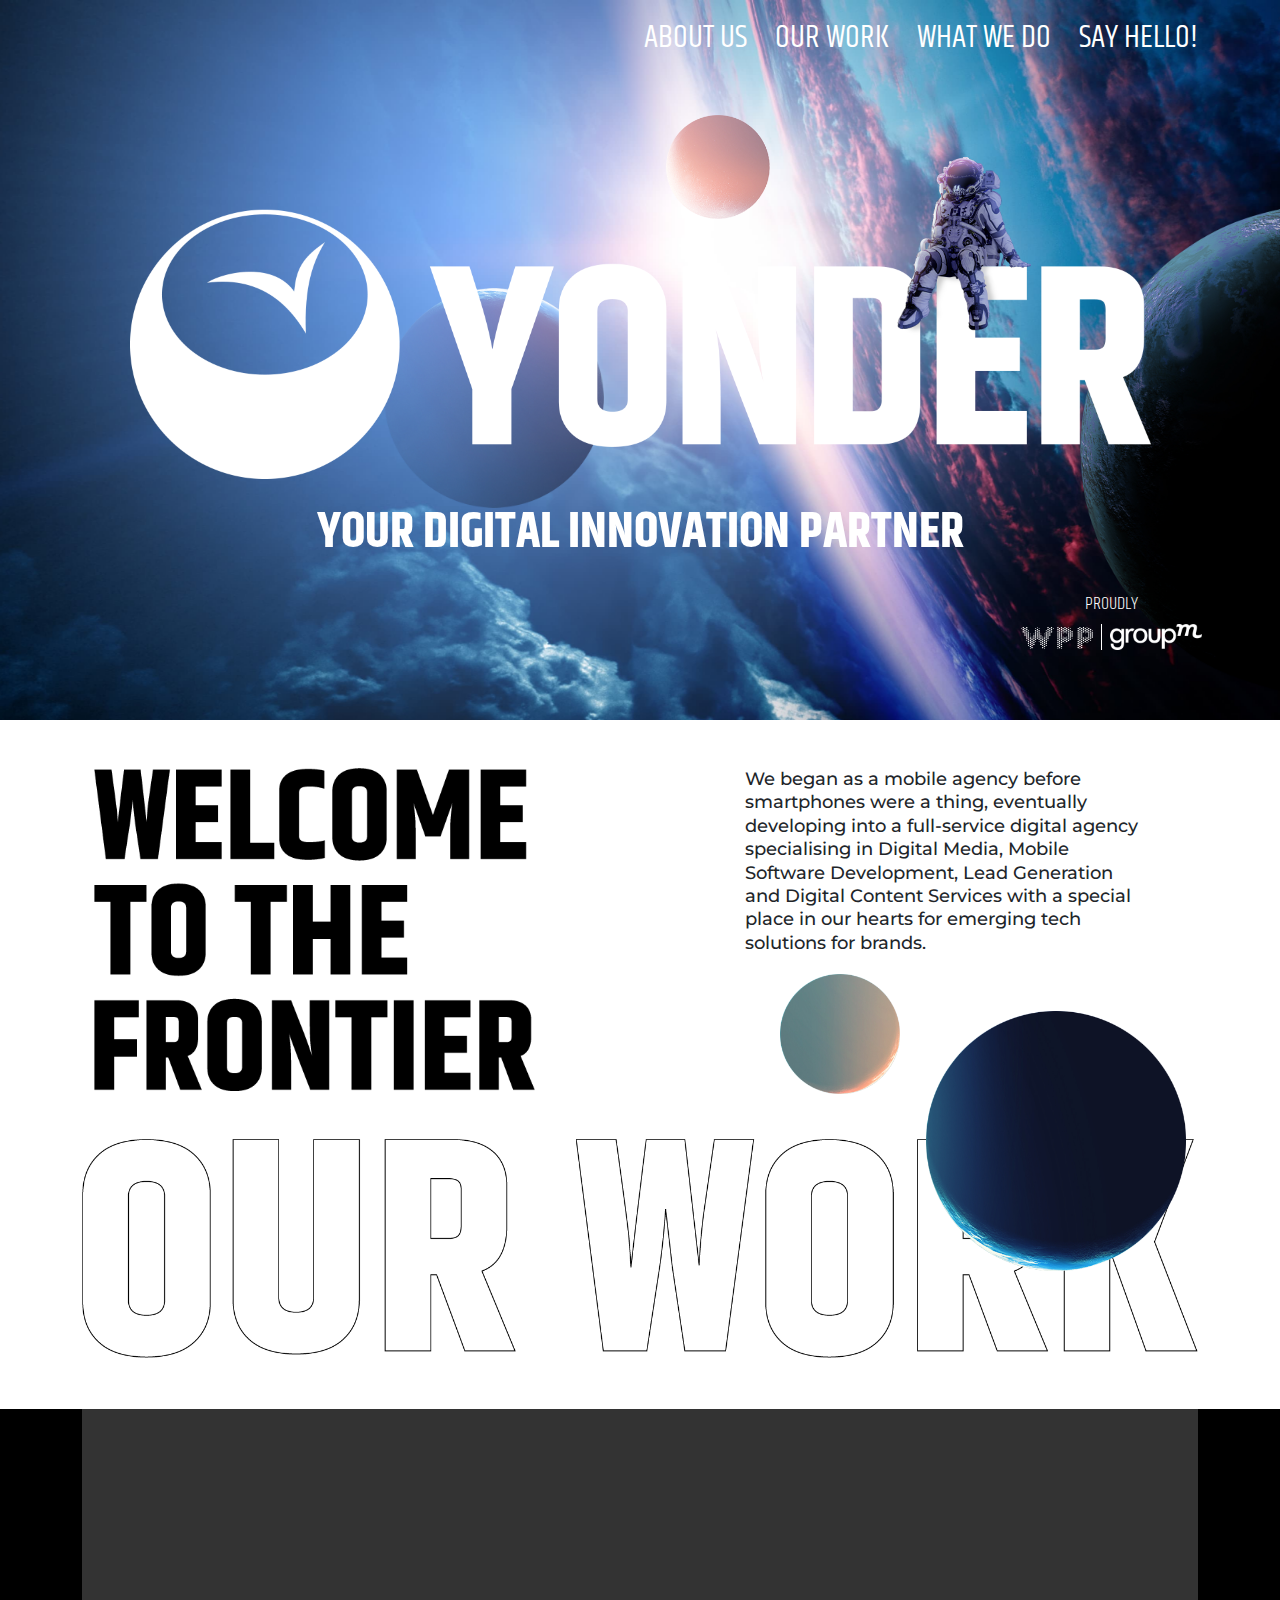
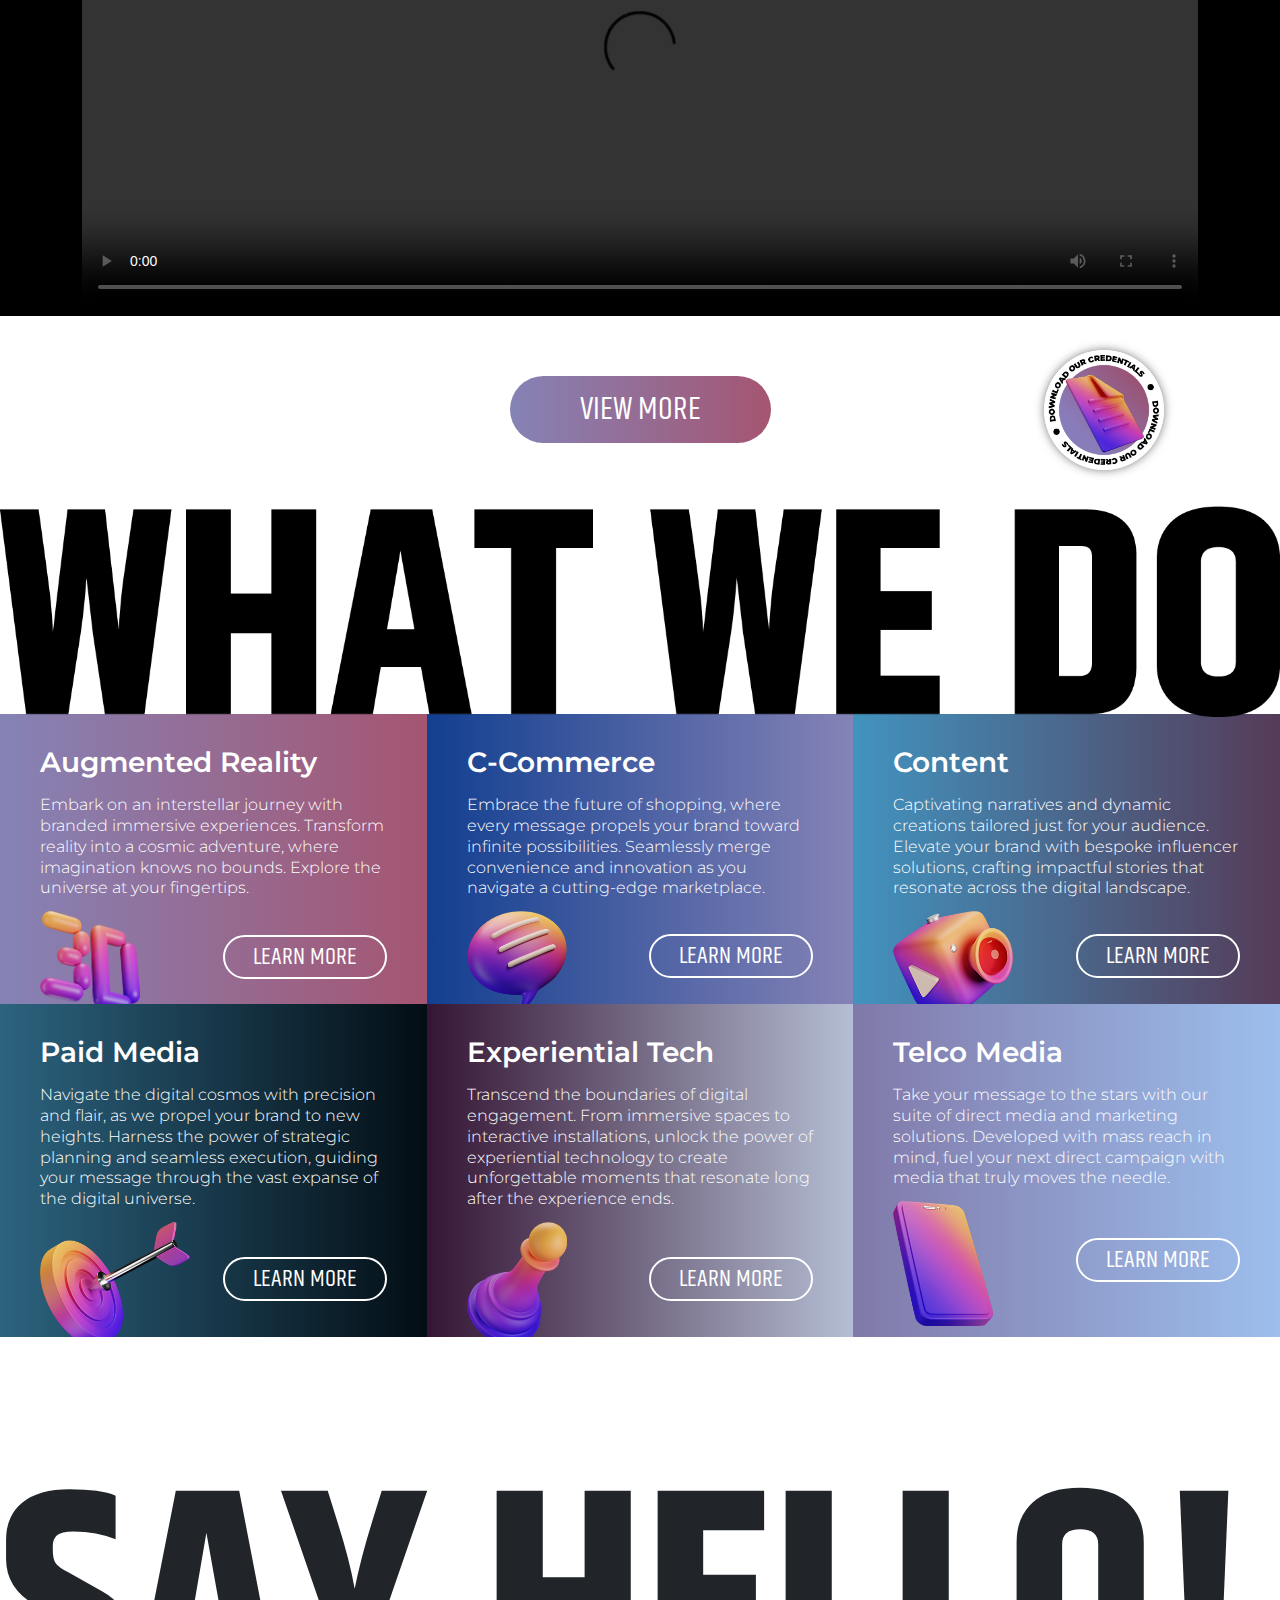
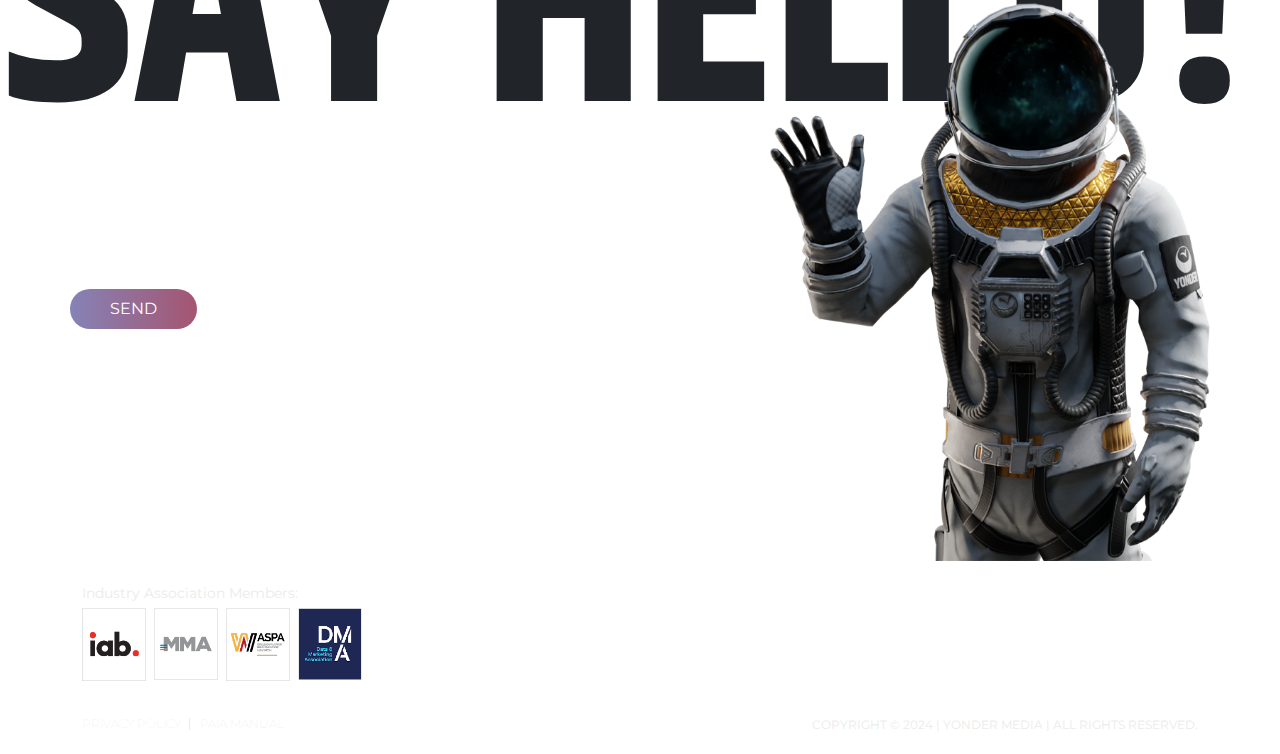
==== commit 69e01184: "Update index.html" ====
--- a/index.html
+++ b/index.html
@@ -841,11 +841,6 @@
             $(".service-card").show();
         });
 
-    function pauseVideo() {
-        var iframe = document.querySelector('.iframe-video');
-        iframe.contentWindow.postMessage('{"event":"command","func":"pauseVideo","args":""}', '*');
-    }
-
     </script>
     <!-- Service Card Expend JS -->
 
